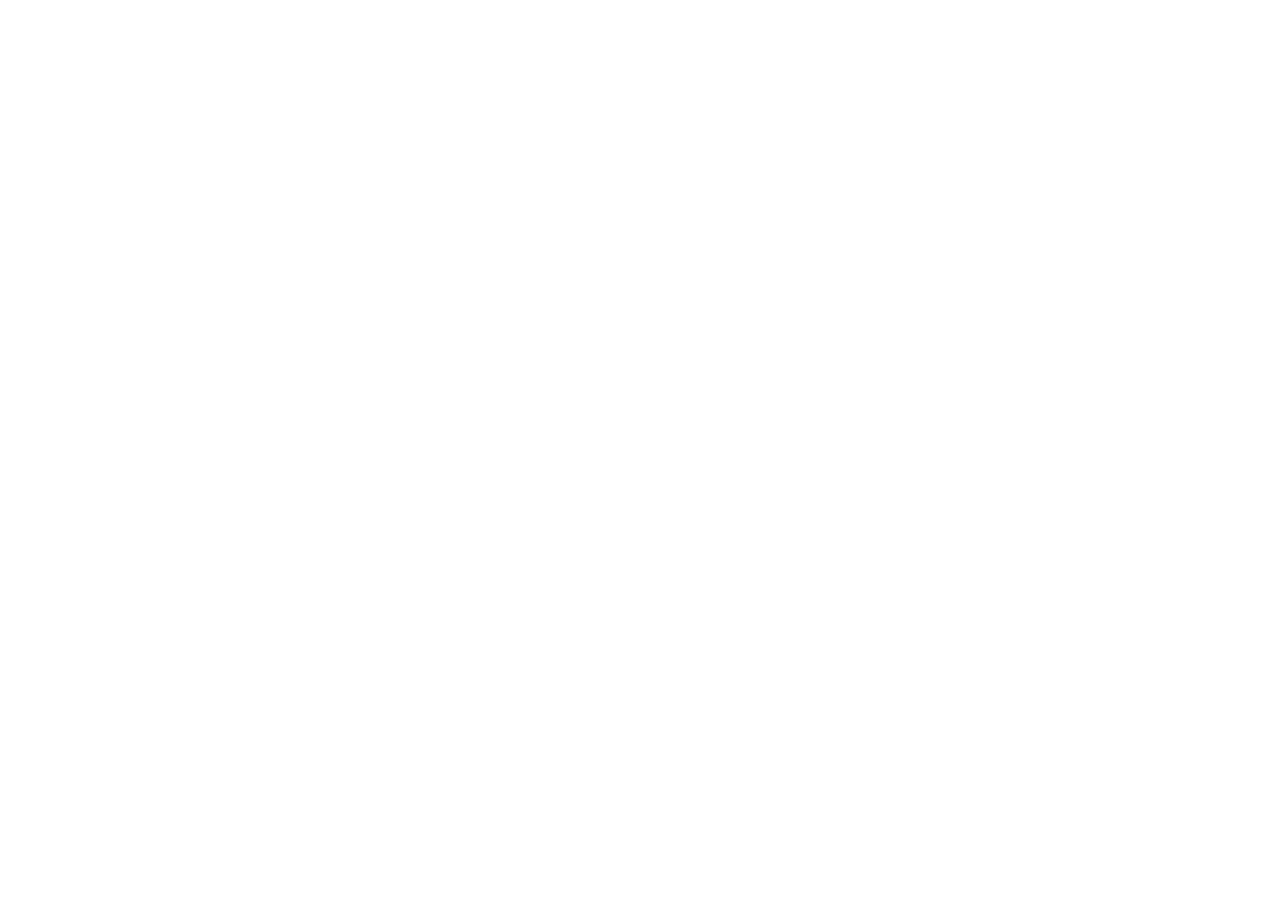
==== about-us.html @ 84cbc010 "mengubah logo semanak" ====
<!doctype html>
<html lang="en">

<head>
	<!-- Required meta tags -->
	<meta charset="utf-8">
	<meta name="viewport" content="width=device-width, initial-scale=1, shrink-to-fit=no">
	<link rel="icon" href="img/favicon.png" type="image/png">
	<title>About Us</title>
	<!-- Bootstrap CSS -->
	<link rel="stylesheet" href="css/bootstrap.css">
	<link rel="stylesheet" href="vendors/linericon/style.css">
	<link rel="stylesheet" href="css/font-awesome.min.css">
	<link rel="stylesheet" href="vendors/owl-carousel/owl.carousel.min.css">
	<link rel="stylesheet" href="vendors/lightbox/simpleLightbox.css">
	<link rel="stylesheet" href="vendors/nice-select/css/nice-select.css">
	<link rel="stylesheet" href="vendors/animate-css/animate.css">
	<!-- main css -->
	<link rel="stylesheet" href="css/style.css">
	<link rel="stylesheet" href="css/responsive.css">
</head>

<body>

	<!--================Header Menu Area =================-->
	<header class="header_area home_menu">
		<div class="main_menu">
			<nav class="navbar navbar-expand-lg navbar-light">
				<div class="container">
					<!-- Brand and toggle get grouped for better mobile display -->
					<a class="navbar-brand logo_h" href="index.html">
						<img src="img/logo-1.png" alt="">
					</a>
					<button class="navbar-toggler" type="button" data-toggle="collapse" data-target="#navbarSupportedContent" aria-controls="navbarSupportedContent"
					 aria-expanded="false" aria-label="Toggle navigation">
						<span class="icon-bar"></span>
						<span class="icon-bar"></span>
						<span class="icon-bar"></span>
					</button>
					<!-- Collect the nav links, forms, and other content for toggling -->
					<div class="collapse navbar-collapse offset" id="navbarSupportedContent">
						<ul class="nav navbar-nav menu_nav ml-auto">
							<li class="nav-item active">
								<a class="nav-link" href="index.html">Home</a>
							</li>
							<li class="nav-item">
								<a class="nav-link" href="about-us.html">About</a>
							</li>
							<li class="nav-item">
								<a class="nav-link" href="menu.html">Menu</a>
							</li>
							<li class="nav-item">
								<a class="nav-link" href="book-table.html">Book a table</a>
							</li>
							<li class="nav-item">
								<a class="nav-link" href="gallery.html">Gallery</a>
							</li>
							<li class="nav-item">
								<a class="nav-link" href="contact.html">Contact</a>
							</li>
						</ul>
					</div>
				</div>
			</nav>
	<!--================Header Menu Area =================-->

	<!--================ Banner Area =================-->
	<section class="banner_area">
		<div class="banner_inner d-flex align-items-center">
			<div class="container">
				<div class="banner_content text-center">
					<h1>About Us</h1>
					<div class="page_link">
						<a href="index.html">Home</a>
						<a href="about-us.html">About Us</a>
					</div>
				</div>
			</div>
			<div class="shape shape1"></div>
			<div class="shape shape2"></div>
			<div class="shape shape3"></div>
			<div class="shape shape4"></div>
			<div class="shape shape5"></div>
			<div class="shape shape6"></div>
			<div class="shape shape7"></div>
		</div>
	</section>
	<!--================End Banner Area =================-->

	<!--================Story Area =================-->
	<section class="about_story_area section_gap">
		<div class="container">
			<div class="row story_inner">
				<div class="col-lg-6">
					<div class="story_text">
						<h2>About Our Story</h2>
						<hr>
						<p>Who are in extremely love with eco friendly system. Lorem ipsum dolor sit amet, consectetur adipisicing elit, sed
							do eiusmod tempor incididunt ut labore et dolore magna aliqua. Ut enim ad minim veniam, quis nostrud exercitation
							ullamco laboris nisi ut aliquip ex ea commodo consequat.</p>
						<p>Ut enim ad minim veniam, quis nostrud exercitation ullamco laboris nisi aliquip consequat.</p>
						<a class="main_btn" href="#">View Full Menu</a>
					</div>
				</div>
				<div class="col-lg-6">
					<div class="story_img">
						<img class="img-fluid" src="img/story/story-1.jpg" alt="">
					</div>
				</div>
			</div>
		</div>
	</section>
	<!--================End Story Area =================-->

	<!--================Member Area =================-->
	<section class="testimonials_area section_gap">
		<div class="container">
			<div class="testi_slider owl-carousel">
				<div class="item">
					<div class="row">
						<div class="col-lg-4">
							<img src="img/testimonials/testi-1.jpg" alt="">
						</div>
						<div class="col-lg-8">
							<div class="testi_text">
								<h4>Filipino Gomez</h4>
								<h5>Web Developer, Google</h5>
								<p>“Who are in extremely love with eco friendly system. Lorem ipsum dolor sit amet, consectetur adipisicing elit,
									sed do eiusmod tempor incididunt ut labore et dolore magna aliqua. Ut enim ad minim veniam, quis nostrud exercitation
									ullamco laboris nisi ut aliquip ex ea commodo consequat.”</p>
							</div>
						</div>
					</div>
				</div>
				<div class="item">
					<div class="row">
						<div class="col-lg-4">
							<img src="img/testimonials/testi-1.jpg" alt="">
						</div>
						<div class="col-lg-8">
							<div class="testi_text">
								<h4>Filipino Gomez</h4>
								<h5>Web Developer, Google</h5>
								<p>“Who are in extremely love with eco friendly system. Lorem ipsum dolor sit amet, consectetur adipisicing elit,
									sed do eiusmod tempor incididunt ut labore et dolore magna aliqua. Ut enim ad minim veniam, quis nostrud exercitation
									ullamco laboris nisi ut aliquip ex ea commodo consequat.”</p>
							</div>
						</div>
					</div>
				</div>
				<div class="item">
					<div class="row">
						<div class="col-lg-4">
							<img src="img/testimonials/testi-1.jpg" alt="">
						</div>
						<div class="col-lg-8">
							<div class="testi_text">
								<h4>Filipino Gomez</h4>
								<h5>Web Developer, Google</h5>
								<p>“Who are in extremely love with eco friendly system. Lorem ipsum dolor sit amet, consectetur adipisicing elit,
									sed do eiusmod tempor incididunt ut labore et dolore magna aliqua. Ut enim ad minim veniam, quis nostrud exercitation
									ullamco laboris nisi ut aliquip ex ea commodo consequat.”</p>
							</div>
						</div>
					</div>
				</div>
			</div>
		</div>
	</section>
	<!--================End Member Area =================-->

	<!--================ start footer Area  =================-->
	<footer class="footer-area p_120">
		<div class="container">
			<div class="row">
				<div class="col-lg-2  col-md-6 col-sm-6">
					<div class="single-footer-widget tp_widgets">
						<h6 class="footer_title">Quick Links</h6>
						<ul class="list">
							<li>
								<a href="#">Jobs</a>
							</li>
							<li>
								<a href="#">Brand Assets</a>
							</li>
							<li>
								<a href="#">Investor Relations</a>
							</li>
							<li>
								<a href="#">Terms of Service</a>
							</li>
						</ul>
					</div>
				</div>
				<div class="col-lg-4 col-md-6 col-sm-6">
					<aside class="f_widget news_widget">
						<div class="f_title">
							<h3 class="footer_title">Newsletter</h3>
						</div>
						<p>Stay updated with our latest trends</p>
						<div id="mc_embed_signup">
							<form target="_blank" action="https://spondonit.us12.list-manage.com/subscribe/post?u=1462626880ade1ac87bd9c93a&amp;id=92a4423d01"
							 method="get" class="subscribe_form relative">
								<div class="input-group d-flex flex-row">
									<input name="EMAIL" placeholder="Enter email address" onfocus="this.placeholder = ''" onblur="this.placeholder = 'Email Address '"
									 required="" type="email">
									<button class="btn sub-btn">
										<span class="lnr lnr-arrow-right"></span>
									</button>
								</div>
								<div class="mt-10 info"></div>
							</form>
						</div>
					</aside>
				</div>
			</div>
			<div class="row footer-bottom d-flex justify-content-between align-items-center">
				<p class="col-lg-8 col-md-8 footer-text m-0">
Copyright &copy;<script>document.write(new Date().getFullYear());</script> All rights reserved by <a href="" target="_blank">Maulana</a>
				</p>
				<div class="col-lg-4 col-md-4 footer-social">
					<a href="#">
						<i class="fa fa-instagram"></i>
					</a>
					<a href="#">
						<i class="fa fa-twitter"></i>
					</a>
				</div>
			</div>
		</div>
	</footer>
	<!--================ End footer Area  =================-->




	<!-- Optional JavaScript -->
	<!-- jQuery first, then Popper.js, then Bootstrap JS -->
	<script src="js/jquery-3.2.1.min.js"></script>
	<script src="js/popper.js"></script>
	<script src="js/bootstrap.min.js"></script>
	<script src="js/stellar.js"></script>
	<script src="vendors/lightbox/simpleLightbox.min.js"></script>
	<script src="vendors/nice-select/js/jquery.nice-select.min.js"></script>
	<script src="vendors/isotope/imagesloaded.pkgd.min.js"></script>
	<script src="vendors/isotope/isotope-min.js"></script>
	<script src="vendors/owl-carousel/owl.carousel.min.js"></script>
	<script src="js/jquery.ajaxchimp.min.js"></script>
	<script src="vendors/counter-up/jquery.waypoints.min.js"></script>
	<script src="vendors/counter-up/jquery.counterup.js"></script>
	<script src="js/mail-script.js"></script>
	<script src="vendors/popup/jquery.magnific-popup.min.js"></script>
	<script src="vendors/scroll/jquery.mCustomScrollbar.js"></script>
	<script src="vendors/swiper/js/swiper.min.js"></script>
	<script src="js/theme.js"></script>
</body>

</html>
---- css/style.css ----
/*----------------------------------------------------
@File: Default Styles
@Author: Rocky Ahmed
@URL: http://wethemez.com
Author E-mail: rockybd1995@gmail.com

This file contains the styling for the actual theme, this
is the file you need to edit to change the look of the
theme.
---------------------------------------------------- */
/*=====================================================================
@Template Name: HostHub Construction 
@Author: Rocky Ahmed
@Developed By: Rocky Ahmed
@Developer URL: http://rocky.wethemez.com
Author E-mail: rockybd1995@gmail.com

@Default Styles

Table of Content:
01/ Variables
02/ predefin
03/ header
04/ button
05/ banner
06/ breadcrumb
07/ about
08/ team
09/ project 
10/ price 
11/ team 
12/ blog 
13/ video  
14/ features  
15/ career  
16/ contact 
17/ footer

=====================================================================*/
/*----------------------------------------------------*/
/*font Variables*/
/*Color Variables*/
/*=================== fonts ====================*/
@import url("https://fonts.googleapis.com/css?family=Oswald:300, 500, 700");
@import url("https://fonts.googleapis.com/css?family=Roboto:300,400,500,700,900");
/*---------------------------------------------------- */
/*----------------------------------------------------*/
.list {
  list-style: none;
  margin: 0px;
  padding: 0px; }

a {
  text-decoration: none;
  transition: all 0.3s ease-in-out; }
  a:hover, a:focus {
    text-decoration: none;
    outline: none; }

.row.m0 {
  margin: 0px; }

body {
  line-height: 27px;
  font-size: 16px;
  font-family: "Roboto", sans-serif;
  font-weight: normal;
  color: #777777; }

h1,
h2,
h3,
h4,
h5,
h6 {
  font-family: "Oswald", serif;
  font-weight: 700;
  color: #222222; }

button:focus {
  outline: none;
  box-shadow: none; }

.p_120 {
  padding-top: 120px;
  padding-bottom: 120px; }

.pad_top {
  padding-top: 120px; }

.section_gap {
  padding: 120px 0; }
  @media (max-width: 992px) {
    .section_gap {
      padding: 70px 0; } }
  @media (max-width: 992px) {
    .section_gap {
      padding: 50px 0; } }

.pad_btm {
  padding-bottom: 120px; }

.mt-25 {
  margin-top: 25px; }

.p0 {
  padding-left: 0px;
  padding-right: 0px; }

.overlay, .single-gallery .content {
  position: absolute;
  top: 0px;
  bottom: 0px;
  left: 0px;
  right: 0px; }

.owl-dots {
  text-align: -webkit-center;
  text-align: center; }
  @media (max-width: 992px) {
    .owl-dots {
      display: none; } }
  .owl-dots .owl-dot {
    width: 14px;
    height: 14px;
    background: #eeeeee;
    display: inline-block;
    margin-right: 10px; }
    .owl-dots .owl-dot:last-child {
      margin-right: 0; }
    .owl-dots .owl-dot.active {
      background: #f42f2c; }

@media (min-width: 1200px) {
  .container {
    max-width: 1170px; } }

@media (min-width: 1620px) {
  .box_1620 {
    max-width: 1650px;
    margin: auto; } }
@media (min-width: 1200px) {
  .header_area.home_menu {
    display: none; }
    .header_area.home_menu + section, .header_area.home_menu + row, .header_area.home_menu + div {
      margin-top: 0px; } }
/* Main Title Area css
============================================================================================ */
.main_title {
  text-align: center;
  margin-bottom: 120px; }
  @media (max-width: 991px) {
    .main_title {
      margin-bottom: 40px; } }
  @media (max-width: 480px) {
    .main_title {
      margin-bottom: 30px; } }
  .main_title .round-planet {
    width: 180px;
    height: 180px;
    border-radius: 50%;
    position: absolute;
    top: 50%;
    left: 50%;
    -webkit-transform: translate(-50%, -50%);
    -ms-transform: translate(-50%, -50%);
    transform: translate(-50%, -50%);
    z-index: 0;
    border: 3px solid #f9f9ff; }
    @media (max-width: 991px) {
      .main_title .round-planet {
        display: none; } }
    .main_title .round-planet.gray-border {
      border: 3px solid rgba(234, 234, 234, 0.52); }
  .main_title .round-planet.planet2 {
    width: 100px;
    height: 100px; }
  .main_title .round-planet .shape.shape1 {
    margin-top: -15px;
    margin-left: -15px;
    width: 100px;
    height: 100px;
    background: url(../img/banner/shape4.png) no-repeat;
    left: 12px;
    top: 12px;
    -webkit-animation: spin1 15s linear infinite;
    -moz-animation: spin1 15s linear infinite;
    -o-animation: spin1 15s linear infinite;
    animation: spin1 15s linear infinite; }
  .main_title .round-planet .shape.shape2 {
    margin-top: -15px;
    margin-left: -15px;
    width: 80px;
    height: 80px;
    background: url(../img/banner/shape3.png) no-repeat;
    left: 24px;
    bottom: 8px;
    -webkit-animation: spin2 10s linear infinite;
    -moz-animation: spin2 10s linear infinite;
    -o-animation: spin2 10s linear infinite;
    animation: spin2 10s linear infinite; }
@-webkit-keyframes spin1 {
  0% {
    -moz-transform: rotate(0deg) translateY(-12px);
    -o-transform: rotate(0deg) translateY(-12px);
    -ms-transform: rotate(0deg) translateY(-12px);
    -webkit-transform: rotate(0deg) translateY(-12px);
    transform: rotate(0deg) translateY(-12px); }
  100% {
    -moz-transform: rotate(360deg) translateY(-12px);
    -o-transform: rotate(360deg) translateY(-12px);
    -ms-transform: rotate(360deg) translateY(-12px);
    -webkit-transform: rotate(360deg) translateY(-12px);
    transform: rotate(360deg) translateY(-12px); } }
@-moz-keyframes spin1 {
  0% {
    -moz-transform: rotate(0deg) translateY(-12px);
    -o-transform: rotate(0deg) translateY(-12px);
    -ms-transform: rotate(0deg) translateY(-12px);
    -webkit-transform: rotate(0deg) translateY(-12px);
    transform: rotate(0deg) translateY(-12px); }
  100% {
    -moz-transform: rotate(360deg) translateY(-12px);
    -o-transform: rotate(360deg) translateY(-12px);
    -ms-transform: rotate(360deg) translateY(-12px);
    -webkit-transform: rotate(360deg) translateY(-12px);
    transform: rotate(360deg) translateY(-12px); } }
@-o-keyframes spin1 {
  0% {
    -moz-transform: rotate(0deg) translateY(-12px);
    -o-transform: rotate(0deg) translateY(-12px);
    -ms-transform: rotate(0deg) translateY(-12px);
    -webkit-transform: rotate(0deg) translateY(-12px);
    transform: rotate(0deg) translateY(-12px); }
  100% {
    -moz-transform: rotate(360deg) translateY(-12px);
    -o-transform: rotate(360deg) translateY(-12px);
    -ms-transform: rotate(360deg) translateY(-12px);
    -webkit-transform: rotate(360deg) translateY(-12px);
    transform: rotate(360deg) translateY(-12px); } }
@keyframes spin1 {
  0% {
    -moz-transform: rotate(0deg) translateY(-12px);
    -o-transform: rotate(0deg) translateY(-12px);
    -ms-transform: rotate(0deg) translateY(-12px);
    -webkit-transform: rotate(0deg) translateY(-12px);
    transform: rotate(0deg) translateY(-12px); }
  100% {
    -moz-transform: rotate(360deg) translateY(-12px);
    -o-transform: rotate(360deg) translateY(-12px);
    -ms-transform: rotate(360deg) translateY(-12px);
    -webkit-transform: rotate(360deg) translateY(-12px);
    transform: rotate(360deg) translateY(-12px); } }
@-webkit-keyframes spin2 {
  0% {
    -moz-transform: rotate(0deg) translateY(-70px);
    -o-transform: rotate(0deg) translateY(-70px);
    -ms-transform: rotate(0deg) translateY(-70px);
    -webkit-transform: rotate(0deg) translateY(-70px);
    transform: rotate(0deg) translateY(-70px); }
  100% {
    -moz-transform: rotate(360deg) translateY(-70px);
    -o-transform: rotate(360deg) translateY(-70px);
    -ms-transform: rotate(360deg) translateY(-70px);
    -webkit-transform: rotate(360deg) translateY(-70px);
    transform: rotate(360deg) translateY(-70px); } }
@-moz-keyframes spin2 {
  0% {
    -moz-transform: rotate(0deg) translateY(-70px);
    -o-transform: rotate(0deg) translateY(-70px);
    -ms-transform: rotate(0deg) translateY(-70px);
    -webkit-transform: rotate(0deg) translateY(-70px);
    transform: rotate(0deg) translateY(-70px); }
  100% {
    -moz-transform: rotate(360deg) translateY(-70px);
    -o-transform: rotate(360deg) translateY(-70px);
    -ms-transform: rotate(360deg) translateY(-70px);
    -webkit-transform: rotate(360deg) translateY(-70px);
    transform: rotate(360deg) translateY(-70px); } }
@-o-keyframes spin2 {
  0% {
    -moz-transform: rotate(0deg) translateY(-70px);
    -o-transform: rotate(0deg) translateY(-70px);
    -ms-transform: rotate(0deg) translateY(-70px);
    -webkit-transform: rotate(0deg) translateY(-70px);
    transform: rotate(0deg) translateY(-70px); }
  100% {
    -moz-transform: rotate(360deg) translateY(-70px);
    -o-transform: rotate(360deg) translateY(-70px);
    -ms-transform: rotate(360deg) translateY(-70px);
    -webkit-transform: rotate(360deg) translateY(-70px);
    transform: rotate(360deg) translateY(-70px); } }
@keyframes spin2 {
  0% {
    -moz-transform: rotate(0deg) translateY(-70px);
    -o-transform: rotate(0deg) translateY(-70px);
    -ms-transform: rotate(0deg) translateY(-70px);
    -webkit-transform: rotate(0deg) translateY(-70px);
    transform: rotate(0deg) translateY(-70px); }
  100% {
    -moz-transform: rotate(360deg) translateY(-70px);
    -o-transform: rotate(360deg) translateY(-70px);
    -ms-transform: rotate(360deg) translateY(-70px);
    -webkit-transform: rotate(360deg) translateY(-70px);
    transform: rotate(360deg) translateY(-70px); } }
  .main_title .round-planet .shape {
    border-radius: 50%;
    left: 50%;
    position: absolute; }
  .main_title h1 {
    position: relative;
    z-index: 10;
    font-size: 48px;
    color: #222222;
    font-weight: 300;
    margin-bottom: 12px;
    text-transform: capitalize; }
    @media (max-width: 991px) {
      .main_title h1 {
        font-size: 36px; } }
  .main_title hr {
    margin: 0px auto;
    max-width: 150px;
    height: 2px;
    background: #f42f2c;
    display: none; }
    @media (max-width: 992px) {
      .main_title hr {
        display: block; } }
  .main_title.white h1 {
    color: #fff; }

/* End Main Title Area css
============================================================================================ */
/*---------------------------------------------------- */
/*----------------------------------------------------*/
.header_area {
  position: absolute;
  width: 100%;
  top: 0;
  left: 0;
  z-index: 99;
  transition: background 0.4s, all 0.3s linear; }
  .header_area .navbar {
    background: transparent;
    padding: 0px;
    border: 0px;
    border-radius: 0px; }
    .header_area .navbar .logo-1 {
      display: inline-block; }
    .header_area .navbar .logo-2 {
      display: none; }
    .header_area .navbar .nav .nav-item {
      margin-right: 45px; }
      .header_area .navbar .nav .nav-item .nav-link {
        font: 500 13px/100px "Roboto", sans-serif;
        text-transform: uppercase;
        color: #222222;
        padding: 0px;
        display: inline-block; }
        .header_area .navbar .nav .nav-item .nav-link:after {
          display: none; }
      .header_area .navbar .nav .nav-item:hover .nav-link, .header_area .navbar .nav .nav-item.active .nav-link {
        color: #f42f2c !important; }
      .header_area .navbar .nav .nav-item.submenu {
        position: relative; }
        .header_area .navbar .nav .nav-item.submenu ul {
          border: none;
          padding: 0px;
          border-radius: 0px;
          box-shadow: none;
          margin: 0px;
          background: #fff;
          box-shadow: 0px 3px 16px 0px rgba(208, 128, 37, 0.1); }
          @media (min-width: 992px) {
            .header_area .navbar .nav .nav-item.submenu ul {
              position: absolute;
              top: 120%;
              left: 0px;
              min-width: 200px;
              text-align: left;
              opacity: 0;
              transition: all 300ms ease-in;
              visibility: hidden;
              display: block;
              border: none;
              padding: 0px;
              border-radius: 0px; } }
          .header_area .navbar .nav .nav-item.submenu ul:before {
            content: "";
            width: 0;
            height: 0;
            border-style: solid;
            border-width: 10px 10px 0 10px;
            border-color: #eeeeee transparent transparent transparent;
            position: absolute;
            right: 24px;
            top: 45px;
            z-index: 3;
            opacity: 0;
            transition: all 400ms linear; }
          .header_area .navbar .nav .nav-item.submenu ul .nav-item {
            display: block;
            float: none;
            margin-right: 0px;
            border-bottom: 1px solid #ededed;
            margin-left: 0px;
            transition: all 0.4s linear; }
            .header_area .navbar .nav .nav-item.submenu ul .nav-item .nav-link {
              line-height: 45px;
              color: #222222 !important;
              padding: 0px 30px;
              transition: all 150ms linear;
              display: block;
              margin-right: 0px; }
            .header_area .navbar .nav .nav-item.submenu ul .nav-item:last-child {
              border-bottom: none; }
            .header_area .navbar .nav .nav-item.submenu ul .nav-item:hover .nav-link {
              background: #f42f2c;
              color: #fff !important; }
        @media (min-width: 992px) {
          .header_area .navbar .nav .nav-item.submenu:hover ul {
            visibility: visible;
            opacity: 1;
            top: 100%; } }
        .header_area .navbar .nav .nav-item.submenu:hover ul .nav-item {
          margin-top: 0px; }
      .header_area .navbar .nav .nav-item:last-child {
        margin-right: 0px; }
    .header_area .navbar .search {
      font-size: 12px;
      line-height: 60px;
      display: inline-block;
      color: #222222;
      margin-left: 220px; }
      .header_area .navbar .search i {
        font-weight: 600; }
  .header_area + section, .header_area + row, .header_area + div {
    margin-top: 0px; }
  .header_area.navbar_fixed .main_menu {
    position: fixed;
    width: 100%;
    top: -70px;
    left: 0;
    right: 0;
    background: #8c603d;
    transform: translateY(70px);
    transition: transform 500ms ease, background 500ms ease;
    -webkit-transition: transform 500ms ease, background 500ms ease;
    box-shadow: 0px 3px 16px 0px rgba(0, 0, 0, 0.1); }
    .header_area.navbar_fixed .main_menu .navbar .logo-1 {
      display: none; }
    .header_area.navbar_fixed .main_menu .navbar .logo-2 {
      display: inline-block; }
    .header_area.navbar_fixed .main_menu .navbar .nav .nav-item .nav-link {
      line-height: 80px;
      color: #ffffff; }

.top_menu {
  background: #ec9d5f; }
  .top_menu .float-left a {
    line-height: 40px;
    display: inline-block;
    color: #fff;
    font-family: "Roboto", sans-serif;
    text-transform: uppercase;
    font-size: 12px;
    margin-right: 50px;
    transition: all 300ms linear 0s; }
    .top_menu .float-left a:last-child {
      margin-right: 0px; }
    .top_menu .float-left a:hover {
      color: #f42f2c; }
  .top_menu .float-right .pur_btn {
    background: #f42f2c;
    color: #fff;
    font-family: "Roboto", sans-serif;
    line-height: 40px;
    display: block;
    padding: 0px 40px;
    font-weight: 500;
    font-size: 12px; }

/* Home Banner Area css
============================================================================================ */
.open .side_menu {
  right: 0px; }
@media (max-width: 1440px) {
  .open .canvus_menu .toggle_icon {
    right: 260px; } }
.open .canvus_menu .toggle_icon span {
  background: transparent !important; }
  .open .canvus_menu .toggle_icon span:before {
    transform: rotate(45deg);
    top: 0px;
    transition: top .3s 0s, transform .3s .3s; }
  .open .canvus_menu .toggle_icon span:after {
    transform: rotate(-45deg);
    bottom: 0px;
    transition: bottom .3s 0s, transform .3s .3s; }

.canvus_menu {
  overflow: hidden;
  position: absolute;
  left: 0px;
  top: 0px;
  z-index: 10;
  width: 100%;
  padding-top: 30px;
  padding-bottom: 30px; }
  .canvus_menu .toggle_icon {
    cursor: pointer;
    position: relative;
    height: 20px;
    width: 30px;
    top: 13px; }
    .canvus_menu .toggle_icon span {
      height: 2px;
      width: 30px;
      display: block;
      background: #222222;
      cursor: pointer;
      transition: background .3s linear;
      position: absolute;
      left: 0px;
      top: 50%; }
      .canvus_menu .toggle_icon span:before {
        content: "";
        height: 2px;
        width: 30px;
        display: block;
        background: #222222;
        left: 0px;
        top: -10px;
        position: absolute;
        transition: top .3s .3s, -webkit-transform .3s 0s; }
      .canvus_menu .toggle_icon span:after {
        content: "";
        height: 2px;
        width: 30px;
        display: block;
        background: #222222;
        left: 0px;
        bottom: -10px;
        position: absolute;
        transition: bottom .2s .3s, -webkit-transform .3s 0s; }
    .canvus_menu .toggle_icon.blog span {
      background: #ffffff; }
      .canvus_menu .toggle_icon.blog span:after, .canvus_menu .toggle_icon.blog span:before {
        background: #ffffff; }

.side_menu {
  position: fixed;
  right: -300px;
  top: 0px;
  height: 100%;
  background: #f9f9ff;
  width: 100%;
  max-width: 300px;
  text-align: center;
  padding-left: 20px;
  z-index: 20;
  padding-right: 20px;
  transition: all 300ms ease; }
  .side_menu .logo {
    padding-top: 45px;
    display: block;
    padding-bottom: 45px; }
  .side_menu .input-group {
    display: block;
    position: relative; }
    .side_menu .input-group input {
      width: 100%;
      border: none;
      border-radius: 0px;
      height: 40px;
      padding: 0px 28px 0px 15px;
      background: #f42f2c;
      line-height: 40px;
      font-size: 12px;
      color: #fff;
      font-family: "Roboto", sans-serif;
      outline: none;
      box-shadow: none; }
      .side_menu .input-group input.placeholder {
        font-size: 12px;
        color: #fff;
        font-family: "Roboto", sans-serif; }
      .side_menu .input-group input:-moz-placeholder {
        font-size: 12px;
        color: #fff;
        font-family: "Roboto", sans-serif; }
      .side_menu .input-group input::-moz-placeholder {
        font-size: 12px;
        color: #fff;
        font-family: "Roboto", sans-serif; }
      .side_menu .input-group input::-webkit-input-placeholder {
        font-size: 12px;
        color: #fff;
        font-family: "Roboto", sans-serif; }
    .side_menu .input-group .input-group-append {
      position: absolute;
      right: 10px;
      top: 47%;
      transform: translateY(-50%);
      z-index: 4; }
      .side_menu .input-group .input-group-append .btn-outline-secondary {
        border: none;
        border-radius: 0px;
        color: #fff;
        padding: 0px; }
  .side_menu .menu_right {
    margin-top: 120px;
    max-height: 420px; }
    @media (max-width: 1440px) {
      .side_menu .menu_right {
        margin-top: 20px; } }
    .side_menu .menu_right li {
      margin-bottom: 25px; }
      @media (max-width: 1440px) {
        .side_menu .menu_right li {
          margin-bottom: 15px; } }
      .side_menu .menu_right li:last-child {
        margin-bottom: 0px; }
      .side_menu .menu_right li a {
        font-size: 12px;
        font-family: "Roboto", sans-serif;
        font-weight: bold;
        color: #222222;
        text-transform: uppercase; }
      .side_menu .menu_right li ul {
        display: none; }
        .side_menu .menu_right li ul li a {
          color: #222222; }
        .side_menu .menu_right li ul li:first-child {
          margin-top: 30px; }
        .side_menu .menu_right li ul li:hover a {
          color: #222222; }
  .side_menu .social {
    position: absolute;
    bottom: 6%;
    left: 0px;
    width: 100%;
    text-align: center; }
    .side_menu .social li {
      display: inline-block;
      margin-right: 15px;
      transition: all 0.3s ease 300ms linear 0s; }
      .side_menu .social li:last-child {
        margin-right: 0px; }
      .side_menu .social li a {
        font-size: 16px;
        color: #777777;
        background: #ffffff;
        border-radius: 3px;
        line-height: 30px;
        width: 30px;
        display: inline-block;
        text-align: center;
        border: 1px solid #dddddd; }
      .side_menu .social li:hover a {
        color: #fff;
        background: #f42f2c; }

/* Home Banner Area css
============================================================================================ */
.mCSB_inside > .mCSB_container {
  margin-right: 0px; }

/*---------------------------------------------------- */
/*----------------------------------------------------*/
/* Home Banner Area css
============================================================================================ */
.home_banner {
  position: relative; }
  @media (max-width: 991px) {
    .home_banner {
      height: auto; } }
  .home_banner .full_height {
    min-height: 100vh; }
  .home_banner .banner_left {
    background: #f9f9ff;
    height: 100vh;
    padding: 0 16%; }
    @media (max-width: 480px) {
      .home_banner .banner_left {
        padding-top: 150px; } }
    .home_banner .banner_left h1 {
      font-size: 60px;
      margin-bottom: 25px;
      text-transform: capitalize;
      font-weight: 300; }
      @media (max-width: 480px) {
        .home_banner .banner_left h1 {
          font-size: 36px; } }
    .home_banner .banner_left p {
      max-width: 510px;
      font-weight: 400; }
    .home_banner .banner_left .main_btn {
      margin-top: 40px;
      max-width: 220px; }
  .home_banner .banner_right .round-planet.planet {
    top: 0; }
  .home_banner .banner_right .round-planet {
    width: 540px;
    height: 540px;
    border-radius: 50%;
    position: absolute;
    top: 50%;
    left: 0;
    -webkit-transform: translate(-50%, -50%);
    -ms-transform: translate(-50%, -50%);
    transform: translate(-50%, -50%);
    z-index: 0;
    border: 3px solid #f9f9ff; }
    @media (max-width: 991px) {
      .home_banner .banner_right .round-planet {
        display: none; } }
  .home_banner .banner_right .round-planet.planet2 {
    width: 430px;
    height: 430px;
    left: 50%; }
  .home_banner .banner_right .round-planet.planet3 {
    width: 320px;
    height: 320px;
    left: 50%; }
  .home_banner .banner_right .round-planet .shape.shape1 {
    margin-top: -15px;
    margin-left: -15px;
    width: 100px;
    height: 100px;
    background: url(../img/banner/shape1.png) no-repeat;
    left: 75%;
    top: -30%;
    -webkit-animation: glow 1s infinite alternate;
    -moz-animation: glow 1s infinite alternate;
    -o-animation: glow 1s infinite alternate;
    animation: glow 1s infinite alternate; }
  .home_banner .banner_right .round-planet .shape.shape2 {
    margin-top: -15px;
    margin-left: -15px;
    width: 80px;
    height: 80px;
    background: url(../img/banner/shape2.png) no-repeat;
    left: 94%;
    bottom: -11%;
    -webkit-animation: glow 1s infinite alternate;
    -moz-animation: glow 1s infinite alternate;
    -o-animation: glow 1s infinite alternate;
    animation: glow 1s infinite alternate; }
  .home_banner .banner_right .round-planet .shape.shape3 {
    margin-top: -15px;
    margin-left: -15px;
    width: 104px;
    height: 80px;
    background: url(../img/banner/shape3.png) no-repeat;
    left: 127%;
    top: 49%;
    -webkit-animation: glow 1s infinite alternate 3s;
    -moz-animation: glow 1s infinite alternate 3s;
    -o-animation: glow 1s infinite alternate 3s;
    animation: glow 1s infinite alternate 3s; }
  .home_banner .banner_right .round-planet .shape.shape4 {
    margin-top: -15px;
    margin-left: -15px;
    width: 92px;
    height: 70px;
    background: url(../img/banner/shape4.png) no-repeat;
    left: 92%;
    top: 36%;
    -webkit-animation: glow 1s infinite alternate 2s;
    -moz-animation: glow 1s infinite alternate 2s;
    -o-animation: glow 1s infinite alternate 2s;
    animation: glow 1s infinite alternate 2s; }
  .home_banner .banner_right .round-planet .shape.shape5 {
    margin-top: -15px;
    margin-left: -15px;
    width: 88px;
    height: 86px;
    background: url(../img/banner/shape5.png) no-repeat;
    left: 95%;
    top: 2%;
    -webkit-animation: glow 1s infinite alternate 1s;
    -moz-animation: glow 1s infinite alternate 1s;
    -o-animation: glow 1s infinite alternate 1s;
    animation: glow 1s infinite alternate 1s; }
  .home_banner .banner_right .round-planet .shape.shape6 {
    margin-top: -15px;
    margin-left: -15px;
    width: 100px;
    height: 100px;
    background: url(../img/banner/shape6.png) no-repeat;
    left: 52%;
    bottom: -58%;
    -webkit-animation: glow 1s infinite alternate;
    -moz-animation: glow 1s infinite alternate;
    -o-animation: glow 1s infinite alternate;
    animation: glow 1s infinite alternate; }
  .home_banner .banner_right .round-planet .shape {
    border-radius: 50%;
    left: 50%;
    position: absolute; }
@-webkit-keyframes glow {
  0% {
    opacity: .1; }
  50% {
    opacity: .5; }
  1000% {
    opacity: .1; } }
@-moz-keyframes glow {
  0% {
    opacity: .1; }
  50% {
    opacity: .5; }
  1000% {
    opacity: .1; } }
@-o-keyframes glow {
  0% {
    opacity: .1; }
  50% {
    opacity: .5; }
  1000% {
    opacity: .1; } }
@keyframes glow {
  0% {
    opacity: .1; }
  50% {
    opacity: .5; }
  1000% {
    opacity: .1; } }
  .home_banner .face-img {
    position: absolute;
    width: 17%;
    left: 50%;
    top: 50%;
    -moz-transform: translate(-50%, -50%);
    -o-transform: translate(-50%, -50%);
    -ms-transform: translate(-50%, -50%);
    -webkit-transform: translate(-50%, -50%);
    transform: translate(-50%, -50%); }
    @media (max-width: 991px) {
      .home_banner .face-img {
        display: none; } }

/* Home Slider Area css
============================================================================================ */
.home_slider .swiper-slide {
  position: relative; }
  .home_slider .swiper-slide .slider_text {
    position: absolute;
    left: 50%;
    top: 50%;
    transform: translateX(-50%) translateY(-50%);
    z-index: 5;
    opacity: 0;
    transition: all 4s ease;
    text-align: center; }
    .home_slider .swiper-slide .slider_text h1 {
      text-transform: capitalize;
      color: #ffffff;
      font-size: 80px;
      font-weight: 300;
      margin-bottom: 30px; }
    .home_slider .swiper-slide .slider_text p {
      color: #ffffff;
      max-width: 516px;
      margin: 0 auto;
      font-size: 14px;
      margin-bottom: 50px; }
  .home_slider .swiper-slide.swiper-slide-active .slider_text {
    opacity: 1; }

/* End Home Banner Area css
============================================================================================ */
.blog_banner {
  min-height: 660px;
  position: relative;
  z-index: 1;
  overflow: hidden;
  margin-bottom: 0px; }
  .blog_banner .banner_inner {
    background: #04091e;
    position: relative;
    overflow: hidden;
    width: 100%;
    min-height: 660px;
    z-index: 1; }
    .blog_banner .banner_inner .overlay, .blog_banner .banner_inner .single-gallery .content, .single-gallery .blog_banner .banner_inner .content {
      background: url(../img/banner/banner-2.jpg) no-repeat scroll center center;
      opacity: .5;
      height: 125%;
      position: absolute;
      left: 0px;
      top: 0px;
      width: 100%;
      z-index: -1; }
    .blog_banner .banner_inner .blog_b_text {
      max-width: 700px;
      margin: auto;
      color: #fff; }
      .blog_banner .banner_inner .blog_b_text h2 {
        font-size: 60px;
        font-weight: bold;
        font-family: "Oswald", serif;
        line-height: 66px;
        margin-bottom: 15px; }
      .blog_banner .banner_inner .blog_b_text p {
        font-size: 16px;
        margin-bottom: 35px; }
      .blog_banner .banner_inner .blog_b_text .white_bg_btn {
        line-height: 42px;
        padding: 0px 45px; }

.banner_box {
  max-width: 1620px;
  margin: auto; }

.banner_area {
  position: relative;
  z-index: 1;
  min-height: 400px; }
  .banner_area .banner_inner {
    position: relative;
    overflow: hidden;
    width: 100%;
    min-height: 400px;
    background: #f9f9ff;
    z-index: 1; }
    .banner_area .banner_inner .banner_content h1 {
      color: #000000;
      margin-bottom: 0px;
      font-weight: 300;
      margin-top: 30px; }
    .banner_area .banner_inner .banner_content .page_link a {
      font-size: 14px;
      color: #777777;
      font-family: "Roboto", sans-serif;
      margin-right: 32px;
      position: relative; }
      .banner_area .banner_inner .banner_content .page_link a:before {
        content: "\e87a";
        font-family: 'Linearicons-Free';
        position: absolute;
        right: -25px;
        top: 50%;
        transform: translateY(-50%); }
      .banner_area .banner_inner .banner_content .page_link a:last-child {
        margin-right: 0px; }
        .banner_area .banner_inner .banner_content .page_link a:last-child:before {
          display: none; }
      .banner_area .banner_inner .banner_content .page_link a:hover {
        color: #f42f2c; }
    .banner_area .banner_inner .shape.shape1 {
      background: url(../img/banner/shape3.png) no-repeat;
      left: -10px;
      top: 0px;
      -webkit-animation: glow 1s infinite alternate 0.5s;
      -moz-animation: glow 1s infinite alternate 0.5s;
      -o-animation: glow 1s infinite alternate 0.5s;
      animation: glow 1s infinite alternate 0.5s; }
      @media (max-width: 1440px) {
        .banner_area .banner_inner .shape.shape1 {
          left: 28%;
          top: 22%; } }
    .banner_area .banner_inner .shape.shape2 {
      background: url(../img/banner/shape7.png) no-repeat;
      left: 5%;
      top: 60%;
      -webkit-animation: glow 1s infinite alternate 1s;
      -moz-animation: glow 1s infinite alternate 1s;
      -o-animation: glow 1s infinite alternate 1s;
      animation: glow 1s infinite alternate 1s; }
    .banner_area .banner_inner .shape.shape3 {
      background: url(../img/banner/shape4.png) no-repeat;
      left: 30%;
      top: 70%;
      -webkit-animation: glow 1s infinite alternate 1.5s;
      -moz-animation: glow 1s infinite alternate 1.5s;
      -o-animation: glow 1s infinite alternate 1.5s;
      animation: glow 1s infinite alternate 1.5s; }
    .banner_area .banner_inner .shape.shape4 {
      background: url(../img/banner/shape1.png) no-repeat;
      right: 28%;
      top: 100px;
      -webkit-animation: glow 1s infinite alternate 2s;
      -moz-animation: glow 1s infinite alternate 2s;
      -o-animation: glow 1s infinite alternate 2s;
      animation: glow 1s infinite alternate 2s; }
    .banner_area .banner_inner .shape.shape5 {
      width: 100px;
      height: 40px;
      background: url(../img/banner/shape8.png) no-repeat;
      right: 25%;
      bottom: 0px;
      -webkit-animation: glow 1s infinite alternate 2.5s;
      -moz-animation: glow 1s infinite alternate 2.5s;
      -o-animation: glow 1s infinite alternate 2.5s;
      animation: glow 1s infinite alternate 2.5s; }
    .banner_area .banner_inner .shape.shape6 {
      background: url(../img/banner/shape9.png) no-repeat;
      right: 12%;
      top: 40%;
      -webkit-animation: glow 1s infinite alternate 3s;
      -moz-animation: glow 1s infinite alternate 3s;
      -o-animation: glow 1s infinite alternate 3s;
      animation: glow 1s infinite alternate 3s; }
    .banner_area .banner_inner .shape.shape7 {
      width: 45px;
      background: url(../img/banner/shape10.png) no-repeat;
      right: 0px;
      bottom: 5%;
      -webkit-animation: glow 1s infinite alternate 3.5s;
      -moz-animation: glow 1s infinite alternate 3.5s;
      -o-animation: glow 1s infinite alternate 3.5s;
      animation: glow 1s infinite alternate 3.5s; }
    .banner_area .banner_inner .shape {
      width: 100px;
      height: 120px;
      position: absolute; }
      @media (max-width: 380px) {
        .banner_area .banner_inner .shape {
          display: none; } }

/* End Home Banner Area css
============================================================================================ */
/*---------------------------------------------------- */
/*----------------------------------------------------*/
/* Latest Blog Area css
============================================================================================ */
.l_blog_item .l_blog_text .date {
  margin-top: 24px;
  margin-bottom: 15px; }
  .l_blog_item .l_blog_text .date a {
    color: #777777;
    font-size: 12px;
    font-family: "Roboto", sans-serif; }
.l_blog_item .l_blog_text h4 {
  font-size: 20px;
  color: #222222;
  margin-bottom: 20px;
  transition: all 300ms linear 0s;
  font-family: "Roboto", sans-serif;
  font-weight: 500;
  max-width: 300px; }
  .l_blog_item .l_blog_text h4:hover {
    color: #f42f2c; }
.l_blog_item .l_blog_text p {
  margin-bottom: 0px;
  font-size: 14px;
  font-family: "Roboto", sans-serif; }

/* End Latest Blog Area css
============================================================================================ */
/* Causes Area css
============================================================================================ */
.causes_slider .owl-dots {
  text-align: center;
  margin-top: 80px; }
  .causes_slider .owl-dots .owl-dot {
    height: 14px;
    width: 14px;
    background: #eeeeee;
    display: inline-block;
    margin-right: 7px; }
    .causes_slider .owl-dots .owl-dot:last-child {
      margin-right: 0px; }
    .causes_slider .owl-dots .owl-dot.active {
      background: #f42f2c; }

.causes_item {
  background: #fff; }
  .causes_item .causes_img {
    position: relative; }
    .causes_item .causes_img .c_parcent {
      position: absolute;
      bottom: 0px;
      width: 100%;
      left: 0px;
      height: 3px;
      background: rgba(255, 255, 255, 0.5); }
      .causes_item .causes_img .c_parcent span {
        width: 70%;
        height: 3px;
        background: #f42f2c;
        position: absolute;
        left: 0px;
        bottom: 0px; }
        .causes_item .causes_img .c_parcent span:before {
          content: "75%";
          position: absolute;
          right: -10px;
          bottom: 0px;
          background: #f42f2c;
          color: #fff;
          padding: 0px 5px; }
  .causes_item .causes_text {
    padding: 30px 35px 40px 30px; }
    .causes_item .causes_text h4 {
      color: #222222;
      font-family: "Roboto", sans-serif;
      font-size: 18px;
      font-weight: 600;
      margin-bottom: 15px;
      cursor: pointer; }
      .causes_item .causes_text h4:hover {
        color: #f42f2c; }
    .causes_item .causes_text p {
      font-size: 14px;
      line-height: 24px;
      color: #777777;
      font-weight: 300;
      margin-bottom: 0px; }
  .causes_item .causes_bottom a {
    width: 50%;
    border: 1px solid #f42f2c;
    text-align: center;
    float: left;
    line-height: 50px;
    background: #f42f2c;
    color: #fff;
    font-family: "Roboto", sans-serif;
    font-size: 14px;
    font-weight: 500; }
    .causes_item .causes_bottom a + a {
      border-color: #eeeeee;
      background: #fff;
      font-size: 14px;
      color: #222222; }

/* End Causes Area css
============================================================================================ */
/*================= latest_blog_area css =============*/
.latest_blog_area {
  background: #f9f9ff; }

.single-recent-blog-post {
  margin-bottom: 30px; }
  .single-recent-blog-post .thumb {
    overflow: hidden; }
    .single-recent-blog-post .thumb img {
      transition: all 0.7s linear; }
  .single-recent-blog-post .details {
    padding-top: 30px; }
    .single-recent-blog-post .details .sec_h4 {
      line-height: 24px;
      padding: 10px 0px 13px;
      transition: all 0.3s linear; }
      .single-recent-blog-post .details .sec_h4:hover {
        color: #777777; }
  .single-recent-blog-post .date {
    font-size: 14px;
    line-height: 24px;
    font-weight: 400; }
  .single-recent-blog-post:hover img {
    transform: scale(1.23) rotate(10deg); }

.tags .tag_btn {
  font-size: 12px;
  font-weight: 500;
  line-height: 20px;
  border: 1px solid #eeeeee;
  display: inline-block;
  padding: 1px 18px;
  text-align: center;
  color: #222222; }
  .tags .tag_btn:before {
    background: #f42f2c; }
  .tags .tag_btn + .tag_btn {
    margin-left: 2px; }

/*========= blog_categorie_area css ===========*/
.blog_categorie_area {
  padding-top: 80px;
  padding-bottom: 80px; }

.categories_post {
  position: relative;
  text-align: center;
  cursor: pointer; }
  .categories_post img {
    max-width: 100%; }
  .categories_post .categories_details {
    position: absolute;
    top: 20px;
    left: 20px;
    right: 20px;
    bottom: 20px;
    background: rgba(34, 34, 34, 0.8);
    color: #fff;
    transition: all 0.3s linear;
    display: flex;
    align-items: center;
    justify-content: center; }
    .categories_post .categories_details h5 {
      margin-bottom: 0px;
      font-size: 18px;
      line-height: 26px;
      text-transform: uppercase;
      color: #fff;
      position: relative; }
    .categories_post .categories_details p {
      font-weight: 300;
      font-size: 14px;
      line-height: 26px;
      margin-bottom: 0px; }
    .categories_post .categories_details .border_line {
      margin: 10px 0px;
      background: #fff;
      width: 100%;
      height: 1px; }
  .categories_post:hover .categories_details {
    background: rgba(250, 51, 63, 0.85); }

/*============ blog_left_sidebar css ==============*/
.blog_item {
  margin-bottom: 40px; }

.blog_info {
  padding-top: 30px; }
  .blog_info .post_tag {
    padding-bottom: 20px; }
    .blog_info .post_tag a {
      font: 300 14px/21px "Roboto", sans-serif;
      color: #222222; }
      .blog_info .post_tag a:hover {
        color: #777777; }
      .blog_info .post_tag a.active {
        color: #f42f2c; }
  .blog_info .blog_meta li a {
    font: 300 14px/20px "Roboto", sans-serif;
    color: #777777;
    vertical-align: middle;
    padding-bottom: 12px;
    display: inline-block; }
    .blog_info .blog_meta li a i {
      color: #222222;
      font-size: 16px;
      font-weight: 600;
      padding-left: 15px;
      line-height: 20px;
      vertical-align: middle; }
    .blog_info .blog_meta li a:hover {
      color: #f42f2c; }

.blog_post img {
  max-width: 100%; }

.blog_details {
  padding-top: 20px; }
  .blog_details h2 {
    font-size: 24px;
    line-height: 36px;
    color: #222222;
    font-weight: 600;
    transition: all 0.3s linear; }
    .blog_details h2:hover {
      color: #f42f2c; }
  .blog_details p {
    margin-bottom: 26px; }

.view_btn {
  font-size: 14px;
  line-height: 36px;
  display: inline-block;
  color: #222222;
  font-weight: 500;
  padding: 0px 30px;
  background: #fff; }

.blog_right_sidebar {
  border: 1px solid #eeeeee;
  background: #fafaff;
  padding: 30px; }
  .blog_right_sidebar .widget_title {
    font-size: 18px;
    line-height: 25px;
    background: #f42f2c;
    text-align: center;
    color: #fff;
    padding: 8px 0px;
    margin-bottom: 30px; }
  .blog_right_sidebar .search_widget .input-group .form-control {
    font-size: 14px;
    line-height: 29px;
    border: 0px;
    width: 100%;
    font-weight: 300;
    color: #fff;
    padding-left: 20px;
    border-radius: 45px;
    z-index: 0;
    background: #f42f2c; }
    .blog_right_sidebar .search_widget .input-group .form-control.placeholder {
      color: #fff; }
    .blog_right_sidebar .search_widget .input-group .form-control:-moz-placeholder {
      color: #fff; }
    .blog_right_sidebar .search_widget .input-group .form-control::-moz-placeholder {
      color: #fff; }
    .blog_right_sidebar .search_widget .input-group .form-control::-webkit-input-placeholder {
      color: #fff; }
    .blog_right_sidebar .search_widget .input-group .form-control:focus {
      box-shadow: none; }
  .blog_right_sidebar .search_widget .input-group .btn-default {
    position: absolute;
    right: 20px;
    background: transparent;
    border: 0px;
    box-shadow: none;
    font-size: 14px;
    color: #fff;
    padding: 0px;
    top: 50%;
    transform: translateY(-50%);
    z-index: 1; }
  .blog_right_sidebar .author_widget {
    text-align: center; }
    .blog_right_sidebar .author_widget h4 {
      font-size: 18px;
      line-height: 20px;
      color: #222222;
      margin-bottom: 5px;
      margin-top: 30px; }
    .blog_right_sidebar .author_widget p {
      margin-bottom: 0px; }
    .blog_right_sidebar .author_widget .social_icon {
      padding: 7px 0px 15px; }
      .blog_right_sidebar .author_widget .social_icon a {
        font-size: 14px;
        color: #222222;
        transition: all 0.2s linear; }
        .blog_right_sidebar .author_widget .social_icon a + a {
          margin-left: 20px; }
        .blog_right_sidebar .author_widget .social_icon a:hover {
          color: #f42f2c; }
  .blog_right_sidebar .popular_post_widget .post_item .media-body {
    justify-content: center;
    align-self: center;
    padding-left: 20px; }
    .blog_right_sidebar .popular_post_widget .post_item .media-body h3 {
      font-size: 14px;
      line-height: 20px;
      color: #222222;
      margin-bottom: 4px;
      transition: all 0.3s linear; }
      .blog_right_sidebar .popular_post_widget .post_item .media-body h3:hover {
        color: #f42f2c; }
    .blog_right_sidebar .popular_post_widget .post_item .media-body p {
      font-size: 12px;
      line-height: 21px;
      margin-bottom: 0px; }
  .blog_right_sidebar .popular_post_widget .post_item + .post_item {
    margin-top: 20px; }
  .blog_right_sidebar .post_category_widget .cat-list li {
    border-bottom: 2px dotted #eee;
    transition: all 0.3s ease 0s;
    padding-bottom: 12px; }
    .blog_right_sidebar .post_category_widget .cat-list li a {
      font-size: 14px;
      line-height: 20px;
      color: #777; }
      .blog_right_sidebar .post_category_widget .cat-list li a p {
        margin-bottom: 0px; }
    .blog_right_sidebar .post_category_widget .cat-list li + li {
      padding-top: 15px; }
    .blog_right_sidebar .post_category_widget .cat-list li:hover {
      border-color: #f42f2c; }
      .blog_right_sidebar .post_category_widget .cat-list li:hover a {
        color: #f42f2c; }
  .blog_right_sidebar .newsletter_widget {
    text-align: center; }
    .blog_right_sidebar .newsletter_widget .form-group {
      margin-bottom: 8px; }
    .blog_right_sidebar .newsletter_widget .input-group-prepend {
      margin-right: -1px; }
    .blog_right_sidebar .newsletter_widget .input-group-text {
      background: #fff;
      border-radius: 0px;
      vertical-align: top;
      font-size: 12px;
      line-height: 36px;
      padding: 0px 0px 0px 15px;
      border: 1px solid #eeeeee;
      border-right: 0px; }
    .blog_right_sidebar .newsletter_widget .form-control {
      font-size: 12px;
      line-height: 24px;
      color: #cccccc;
      border: 1px solid #eeeeee;
      border-left: 0px;
      border-radius: 0px; }
      .blog_right_sidebar .newsletter_widget .form-control.placeholder {
        color: #cccccc; }
      .blog_right_sidebar .newsletter_widget .form-control:-moz-placeholder {
        color: #cccccc; }
      .blog_right_sidebar .newsletter_widget .form-control::-moz-placeholder {
        color: #cccccc; }
      .blog_right_sidebar .newsletter_widget .form-control::-webkit-input-placeholder {
        color: #cccccc; }
      .blog_right_sidebar .newsletter_widget .form-control:focus {
        outline: none;
        box-shadow: none; }
    .blog_right_sidebar .newsletter_widget .bbtns {
      background: #f42f2c;
      color: #fff;
      font-size: 12px;
      line-height: 38px;
      display: inline-block;
      font-weight: 500;
      padding: 0px 24px 0px 24px;
      border-radius: 0; }
    .blog_right_sidebar .newsletter_widget .text-bottom {
      font-size: 12px; }
  .blog_right_sidebar .tag_cloud_widget ul li {
    display: inline-block; }
    .blog_right_sidebar .tag_cloud_widget ul li a {
      display: inline-block;
      border: 1px solid #eee;
      background: #fff;
      padding: 0px 13px;
      margin-bottom: 8px;
      transition: all 0.3s ease 0s;
      color: #222222;
      font-size: 12px; }
      .blog_right_sidebar .tag_cloud_widget ul li a:hover {
        background: #f42f2c;
        color: #fff; }
  .blog_right_sidebar .br {
    width: 100%;
    height: 1px;
    background: #eeeeee;
    margin: 30px 0px; }

.blog-pagination {
  padding-top: 25px;
  padding-bottom: 95px; }
  .blog-pagination .page-link {
    border-radius: 0; }
  .blog-pagination .page-item {
    border: none; }

.page-link {
  background: transparent;
  font-weight: 400; }

.blog-pagination .page-item.active .page-link {
  background-color: #f42f2c;
  border-color: transparent;
  color: #fff; }

.blog-pagination .page-link {
  position: relative;
  display: block;
  padding: 0.5rem 0.75rem;
  margin-left: -1px;
  line-height: 1.25;
  color: #8a8a8a;
  border: none; }

.blog-pagination .page-link .lnr {
  font-weight: 600; }

.blog-pagination .page-item:last-child .page-link,
.blog-pagination .page-item:first-child .page-link {
  border-radius: 0; }

.blog-pagination .page-link:hover {
  color: #fff;
  text-decoration: none;
  background-color: #f42f2c;
  border-color: #eee; }

/*============ Start Blog Single Styles  =============*/
.single-post-area .social-links {
  padding-top: 10px; }
  .single-post-area .social-links li {
    display: inline-block;
    margin-bottom: 10px; }
    .single-post-area .social-links li a {
      color: #cccccc;
      padding: 7px;
      font-size: 14px;
      transition: all 0.2s linear; }
      .single-post-area .social-links li a:hover {
        color: #222222; }
.single-post-area .blog_details {
  padding-top: 26px; }
  .single-post-area .blog_details p {
    margin-bottom: 10px; }
.single-post-area .quotes {
  margin-top: 20px;
  margin-bottom: 30px;
  padding: 24px 35px 24px 30px;
  background-color: white;
  box-shadow: -20.84px 21.58px 30px 0px rgba(176, 176, 176, 0.1);
  font-size: 14px;
  line-height: 24px;
  color: #777;
  font-style: italic; }
.single-post-area .arrow {
  position: absolute; }
  .single-post-area .arrow .lnr {
    font-size: 20px;
    font-weight: 600; }
.single-post-area .thumb .overlay-bg {
  background: rgba(0, 0, 0, 0.8); }
.single-post-area .navigation-area {
  border-top: 1px solid #eee;
  padding-top: 30px;
  margin-top: 60px; }
  .single-post-area .navigation-area p {
    margin-bottom: 0px; }
  .single-post-area .navigation-area h4 {
    font-size: 18px;
    line-height: 25px;
    color: #222222; }
  .single-post-area .navigation-area .nav-left {
    text-align: left; }
    .single-post-area .navigation-area .nav-left .thumb {
      margin-right: 20px;
      background: #000; }
      .single-post-area .navigation-area .nav-left .thumb img {
        transition: all 300ms linear 0s; }
    .single-post-area .navigation-area .nav-left .lnr {
      margin-left: 20px;
      opacity: 0;
      transition: all 300ms linear 0s; }
    .single-post-area .navigation-area .nav-left:hover .lnr {
      opacity: 1; }
    .single-post-area .navigation-area .nav-left:hover .thumb img {
      opacity: .5; }
    @media (max-width: 767px) {
      .single-post-area .navigation-area .nav-left {
        margin-bottom: 30px; } }
  .single-post-area .navigation-area .nav-right {
    text-align: right; }
    .single-post-area .navigation-area .nav-right .thumb {
      margin-left: 20px;
      background: #000; }
      .single-post-area .navigation-area .nav-right .thumb img {
        transition: all 300ms linear 0s; }
    .single-post-area .navigation-area .nav-right .lnr {
      margin-right: 20px;
      opacity: 0;
      transition: all 300ms linear 0s; }
    .single-post-area .navigation-area .nav-right:hover .lnr {
      opacity: 1; }
    .single-post-area .navigation-area .nav-right:hover .thumb img {
      opacity: .5; }
@media (max-width: 991px) {
  .single-post-area .sidebar-widgets {
    padding-bottom: 0px; } }

.comments-area {
  background: #fafaff;
  border: 1px solid #eee;
  padding: 50px 30px;
  margin-top: 50px; }
  @media (max-width: 414px) {
    .comments-area {
      padding: 50px 8px; } }
  .comments-area h4 {
    text-align: center;
    margin-bottom: 50px;
    color: #222222;
    font-size: 18px; }
  .comments-area h5 {
    font-size: 16px;
    margin-bottom: 0px; }
  .comments-area a {
    color: #222222; }
  .comments-area .comment-list {
    padding-bottom: 48px; }
    .comments-area .comment-list:last-child {
      padding-bottom: 0px; }
    .comments-area .comment-list.left-padding {
      padding-left: 25px; }
    @media (max-width: 413px) {
      .comments-area .comment-list .single-comment h5 {
        font-size: 12px; }
      .comments-area .comment-list .single-comment .date {
        font-size: 11px; }
      .comments-area .comment-list .single-comment .comment {
        font-size: 10px; } }
  .comments-area .thumb {
    margin-right: 20px; }
  .comments-area .date {
    font-size: 13px;
    color: #cccccc;
    margin-bottom: 13px; }
  .comments-area .comment {
    color: #777777;
    margin-bottom: 0px; }
  .comments-area .btn-reply {
    background-color: #fff;
    color: #222222;
    border: 1px solid #eee;
    padding: 2px 18px;
    font-size: 12px;
    display: block;
    font-weight: 600;
    transition: all 300ms linear 0s; }
    .comments-area .btn-reply:hover {
      background-color: #f42f2c;
      color: #fff; }

.comment-form {
  background: #fafaff;
  text-align: center;
  border: 1px solid #eee;
  padding: 47px 30px 43px;
  margin-top: 50px;
  margin-bottom: 40px; }
  .comment-form h4 {
    text-align: center;
    margin-bottom: 50px;
    font-size: 18px;
    line-height: 22px;
    color: #222222; }
  .comment-form .name {
    padding-left: 0px; }
    @media (max-width: 767px) {
      .comment-form .name {
        padding-right: 0px;
        margin-bottom: 1rem; } }
  .comment-form .email {
    padding-right: 0px; }
    @media (max-width: 991px) {
      .comment-form .email {
        padding-left: 0px; } }
  .comment-form .form-control {
    padding: 8px 20px;
    background: #fff;
    border: none;
    border-radius: 0px;
    width: 100%;
    font-size: 14px;
    color: #777777;
    border: 1px solid transparent; }
    .comment-form .form-control:focus {
      box-shadow: none;
      border: 1px solid #eee; }
  .comment-form textarea.form-control {
    height: 140px;
    resize: none; }
  .comment-form ::-webkit-input-placeholder {
    /* Chrome/Opera/Safari */
    font-size: 13px;
    color: #777; }
  .comment-form ::-moz-placeholder {
    /* Firefox 19+ */
    font-size: 13px;
    color: #777; }
  .comment-form :-ms-input-placeholder {
    /* IE 10+ */
    font-size: 13px;
    color: #777; }
  .comment-form :-moz-placeholder {
    /* Firefox 18- */
    font-size: 13px;
    color: #777; }

/*============ End Blog Single Styles  =============*/
/*---------------------------------------------------- */
/*----------------------------------------------------*/
/* Book Table Area css
============================================================================================ */
.reservation {
  padding: 180px 0 120px; }
  @media (max-width: 992px) {
    .reservation {
      padding: 50px 0; } }
  .reservation.gray {
    background: #f9f9ff; }

.book_table_inner .table_img {
  padding-top: 80px;
  padding-bottom: 80px;
  z-index: 2;
  position: relative; }

.table_form {
  background: #f9f9ff;
  height: 100%;
  padding: 110px 100px; }
  .table_form h3 {
    color: #222222;
    font-size: 48px;
    margin-bottom: 12px;
    font-weight: 300; }
  .table_form p {
    margin-bottom: 75px; }
  .table_form .submit_btn {
    margin-top: 30px; }
  .table_form.white {
    background: #ffffff; }

.book_table_form .form-group:last-child {
  margin-bottom: 0; }
.book_table_form .form-group input {
  border-radius: 0px;
  border: 1px solid #eeeeee;
  height: 40px;
  padding: 0px 20px;
  font-size: 13px;
  font-weight: "Roboto", sans-serif;
  font-weight: 300;
  color: #777777;
  outline: none;
  box-shadow: none; }
  .book_table_form .form-group input.placeholder {
    font-size: 13px;
    font-weight: "Roboto", sans-serif;
    font-weight: 300;
    color: #777777; }
  .book_table_form .form-group input:-moz-placeholder {
    font-size: 13px;
    font-weight: "Roboto", sans-serif;
    font-weight: 300;
    color: #777777; }
  .book_table_form .form-group input::-moz-placeholder {
    font-size: 13px;
    font-weight: "Roboto", sans-serif;
    font-weight: 300;
    color: #777777; }
  .book_table_form .form-group input::-webkit-input-placeholder {
    font-size: 13px;
    font-weight: "Roboto", sans-serif;
    font-weight: 300;
    color: #777777; }
.book_table_form .form-group .form-select {
  border-radius: 0px;
  border: 1px solid #eeeeee;
  height: 40px;
  background: #fff; }
  .book_table_form .form-group .form-select .nice-select {
    padding: 0px;
    background: transparent !important;
    padding-left: 20px; }
.book_table_form .form-group:last-child {
  text-align: center; }



/* End Book Table Area css
============================================================================================ */

/*============== contact_area css ================*/
.mapBox {
  height: 420px;
  margin-bottom: 80px; }

.contact_info .info_item {
  position: relative;
  padding-left: 45px; }
  .contact_info .info_item i {
    position: absolute;
    left: 0;
    top: 0;
    font-size: 20px;
    line-height: 24px;
    color: #f42f2c;
    font-weight: 600; }
  .contact_info .info_item h6 {
    font-size: 16px;
    line-height: 24px;
    color: "Roboto", sans-serif;
    font-weight: bold;
    margin-bottom: 0px;
    color: #222222; }
    .contact_info .info_item h6 a {
      color: #222222; }
  .contact_info .info_item p {
    font-size: 14px;
    line-height: 24px;
    padding: 2px 0px; }

.contact_form .form-group {
  margin-bottom: 10px; }
  .contact_form .form-group .form-control {
    font-size: 13px;
    line-height: 26px;
    color: #999;
    border: 1px solid #eeeeee;
    font-family: "Roboto", sans-serif;
    border-radius: 0px;
    padding-left: 20px; }
    .contact_form .form-group .form-control:focus {
      box-shadow: none;
      outline: none; }
    .contact_form .form-group .form-control.placeholder {
      color: #999; }
    .contact_form .form-group .form-control:-moz-placeholder {
      color: #999; }
    .contact_form .form-group .form-control::-moz-placeholder {
      color: #999; }
    .contact_form .form-group .form-control::-webkit-input-placeholder {
      color: #999; }
  .contact_form .form-group textarea {
    resize: none; }
    .contact_form .form-group textarea.form-control {
      height: 140px; }
.contact_form .submit_btn {
  margin-top: 20px;
  cursor: pointer; }

/* Contact Success and error Area css
============================================================================================ */
.modal-message .modal-dialog {
  position: absolute;
  top: 36%;
  left: 50%;
  transform: translateX(-50%) translateY(-50%) !important;
  margin: 0px;
  max-width: 500px;
  width: 100%; }
  .modal-message .modal-dialog .modal-content .modal-header {
    text-align: center;
    display: block;
    border-bottom: none;
    padding-top: 50px;
    padding-bottom: 50px; }
    .modal-message .modal-dialog .modal-content .modal-header .close {
      position: absolute;
      right: -15px;
      top: -15px;
      padding: 0px;
      color: #fff;
      opacity: 1;
      cursor: pointer; }
    .modal-message .modal-dialog .modal-content .modal-header h2 {
      display: block;
      text-align: center;
      color: #f42f2c;
      padding-bottom: 10px;
      font-family: "Roboto", sans-serif; }
    .modal-message .modal-dialog .modal-content .modal-header p {
      display: block; }

/* End Contact Success and error Area css
============================================================================================ */
/*---------------------------------------------------- */
/*----------------------------------------------------*/
/*============== Elements Area css ================*/
.mb-20 {
  margin-bottom: 20px; }

.mb-30 {
  margin-bottom: 30px; }

.sample-text-area {
  padding: 100px 0px; }
  .sample-text-area .title_color {
    margin-bottom: 30px; }
  .sample-text-area p {
    line-height: 26px; }
    .sample-text-area p b {
      font-weight: bold;
      color: #f42f2c; }
    .sample-text-area p i {
      color: #f42f2c;
      font-style: italic; }
    .sample-text-area p sup {
      color: #f42f2c;
      font-style: italic; }
    .sample-text-area p sub {
      color: #f42f2c;
      font-style: italic; }
    .sample-text-area p del {
      color: #f42f2c; }
    .sample-text-area p u {
      color: #f42f2c; }

/*============== End Elements Area css ================*/
/*==============Elements Button Area css ================*/
.elements_button .title_color {
  margin-bottom: 30px;
  color: #222222; }

.title_color {
  color: #222222; }

.button-group-area {
  margin-top: 15px; }
  .button-group-area:nth-child(odd) {
    margin-top: 40px; }
  .button-group-area:first-child {
    margin-top: 0px; }
  .button-group-area .theme_btn {
    margin-right: 10px; }
  .button-group-area .white_btn {
    margin-right: 10px; }
  .button-group-area .link {
    text-decoration: underline;
    color: #222222;
    background: transparent; }
    .button-group-area .link:hover {
      color: #fff; }
  .button-group-area .disable {
    background: transparent;
    color: #007bff;
    cursor: not-allowed; }
    .button-group-area .disable:before {
      display: none; }

.primary {
  background: #52c5fd; }
  .primary:before {
    background: #2faae6; }

.success {
  background: #4cd3e3; }
  .success:before {
    background: #2ebccd; }

.info {
  background: #38a4ff; }
  .info:before {
    background: #298cdf; }

.warning {
  background: #f4e700; }
  .warning:before {
    background: #e1d608; }

.danger {
  background: #f54940; }
  .danger:before {
    background: #e13b33; }

.primary-border {
  background: transparent;
  border: 1px solid #52c5fd;
  color: #52c5fd; }
  .primary-border:before {
    background: #52c5fd; }

.success-border {
  background: transparent;
  border: 1px solid #4cd3e3;
  color: #4cd3e3; }
  .success-border:before {
    background: #4cd3e3; }

.info-border {
  background: transparent;
  border: 1px solid #38a4ff;
  color: #38a4ff; }
  .info-border:before {
    background: #38a4ff; }

.warning-border {
  background: #fff;
  border: 1px solid #f4e700;
  color: #f4e700; }
  .warning-border:before {
    background: #f4e700; }

.danger-border {
  background: transparent;
  border: 1px solid #f54940;
  color: #f54940; }
  .danger-border:before {
    background: #f54940; }

.link-border {
  background: transparent;
  border: 1px solid #f42f2c;
  color: #f42f2c; }
  .link-border:before {
    background: #f42f2c; }

.radius {
  border-radius: 3px; }

.circle {
  border-radius: 20px; }

.arrow span {
  padding-left: 5px; }

.e-large {
  line-height: 50px;
  padding-top: 0px;
  padding-bottom: 0px; }

.large {
  line-height: 45px;
  padding-top: 0px;
  padding-bottom: 0px; }

.medium {
  line-height: 30px;
  padding-top: 0px;
  padding-bottom: 0px; }

.small {
  line-height: 25px;
  padding-top: 0px;
  padding-bottom: 0px; }

.general {
  line-height: 38px;
  padding-top: 0px;
  padding-bottom: 0px; }

/*==============End Elements Button Area css ================*/
/* =================================== */
/*  Elements Page Styles
/* =================================== */
/*---------- Start Elements Page -------------*/
.generic-banner {
  margin-top: 60px;
  text-align: center; }

.generic-banner .height {
  height: 600px; }

@media (max-width: 767.98px) {
  .generic-banner .height {
    height: 400px; } }
.generic-banner .generic-banner-content h2 {
  line-height: 1.2em;
  margin-bottom: 20px; }

@media (max-width: 991.98px) {
  .generic-banner .generic-banner-content h2 br {
    display: none; } }
.generic-banner .generic-banner-content p {
  text-align: center;
  font-size: 16px; }

@media (max-width: 991.98px) {
  .generic-banner .generic-banner-content p br {
    display: none; } }
.generic-content h1 {
  font-weight: 600; }

.about-generic-area {
  background: #fff; }

.about-generic-area p {
  margin-bottom: 20px; }

.white-bg {
  background: #fff; }

.section-top-border {
  padding: 50px 0;
  border-top: 1px dotted #eee; }

.switch-wrap {
  margin-bottom: 10px; }

.switch-wrap p {
  margin: 0; }

/*---------- End Elements Page -------------*/
.sample-text-area {
  padding: 100px 0 70px 0; }

.sample-text {
  margin-bottom: 0; }

.text-heading {
  margin-bottom: 30px;
  font-size: 24px; }

.typo-list {
  margin-bottom: 10px; }

@media (max-width: 767px) {
  .typo-sec {
    margin-bottom: 30px; } }
@media (max-width: 767px) {
  .element-wrap {
    margin-top: 30px; } }
b, sup, sub, u, del {
  color: #f8b600; }

h1 {
  font-size: 36px; }

h2 {
  font-size: 30px; }

h3 {
  font-size: 24px; }

h4 {
  font-size: 18px; }

h5 {
  font-size: 16px; }

h6 {
  font-size: 14px; }

.typography h1, .typography h2, .typography h3, .typography h4, .typography h5, .typography h6 {
  color: #777777; }

.button-area .border-top-generic {
  padding: 70px 15px;
  border-top: 1px dotted #eee; }

.button-group-area .genric-btn {
  margin-right: 10px;
  margin-top: 10px; }

.button-group-area .genric-btn:last-child {
  margin-right: 0; }

.circle {
  border-radius: 20px; }

.genric-btn {
  display: inline-block;
  outline: none;
  line-height: 40px;
  padding: 0 30px;
  font-size: .8em;
  text-align: center;
  text-decoration: none;
  font-weight: 500;
  cursor: pointer;
  -webkit-transition: all 0.3s ease 0s;
  -moz-transition: all 0.3s ease 0s;
  -o-transition: all 0.3s ease 0s;
  transition: all 0.3s ease 0s; }

.genric-btn:focus {
  outline: none; }

.genric-btn.e-large {
  padding: 0 40px;
  line-height: 50px; }

.genric-btn.large {
  line-height: 45px; }

.genric-btn.medium {
  line-height: 30px; }

.genric-btn.small {
  line-height: 25px; }

.genric-btn.radius {
  border-radius: 3px; }

.genric-btn.circle {
  border-radius: 20px; }

.genric-btn.arrow {
  display: -webkit-inline-box;
  display: -ms-inline-flexbox;
  display: inline-flex;
  -webkit-box-align: center;
  -ms-flex-align: center;
  align-items: center; }

.genric-btn.arrow span {
  margin-left: 10px; }

.genric-btn.default {
  color: #222222;
  background: #f9f9ff;
  border: 1px solid transparent; }

.genric-btn.default:hover {
  border: 1px solid #f9f9ff;
  background: #fff; }

.genric-btn.default-border {
  border: 1px solid #f9f9ff;
  background: #fff; }

.genric-btn.default-border:hover {
  color: #222222;
  background: #f9f9ff;
  border: 1px solid transparent; }

.genric-btn.primary {
  color: #fff;
  background: #f8b600;
  border: 1px solid transparent; }

.genric-btn.primary:hover {
  color: #f8b600;
  border: 1px solid #f8b600;
  background: #fff; }

.genric-btn.primary-border {
  color: #f8b600;
  border: 1px solid #f8b600;
  background: #fff; }

.genric-btn.primary-border:hover {
  color: #fff;
  background: #f8b600;
  border: 1px solid transparent; }

.genric-btn.success {
  color: #fff;
  background: #4cd3e3;
  border: 1px solid transparent; }

.genric-btn.success:hover {
  color: #4cd3e3;
  border: 1px solid #4cd3e3;
  background: #fff; }

.genric-btn.success-border {
  color: #4cd3e3;
  border: 1px solid #4cd3e3;
  background: #fff; }

.genric-btn.success-border:hover {
  color: #fff;
  background: #4cd3e3;
  border: 1px solid transparent; }

.genric-btn.info {
  color: #fff;
  background: #38a4ff;
  border: 1px solid transparent; }

.genric-btn.info:hover {
  color: #38a4ff;
  border: 1px solid #38a4ff;
  background: #fff; }

.genric-btn.info-border {
  color: #38a4ff;
  border: 1px solid #38a4ff;
  background: #fff; }

.genric-btn.info-border:hover {
  color: #fff;
  background: #38a4ff;
  border: 1px solid transparent; }

.genric-btn.warning {
  color: #fff;
  background: #f4e700;
  border: 1px solid transparent; }

.genric-btn.warning:hover {
  color: #f4e700;
  border: 1px solid #f4e700;
  background: #fff; }

.genric-btn.warning-border {
  color: #f4e700;
  border: 1px solid #f4e700;
  background: #fff; }

.genric-btn.warning-border:hover {
  color: #fff;
  background: #f4e700;
  border: 1px solid transparent; }

.genric-btn.danger {
  color: #fff;
  background: #f44a40;
  border: 1px solid transparent; }

.genric-btn.danger:hover {
  color: #f44a40;
  border: 1px solid #f44a40;
  background: #fff; }

.genric-btn.danger-border {
  color: #f44a40;
  border: 1px solid #f44a40;
  background: #fff; }

.genric-btn.danger-border:hover {
  color: #fff;
  background: #f44a40;
  border: 1px solid transparent; }

.genric-btn.link {
  color: #222222;
  background: #f9f9ff;
  text-decoration: underline;
  border: 1px solid transparent; }

.genric-btn.link:hover {
  color: #222222;
  border: 1px solid #f9f9ff;
  background: #fff; }

.genric-btn.link-border {
  color: #222222;
  border: 1px solid #f9f9ff;
  background: #fff;
  text-decoration: underline; }

.genric-btn.link-border:hover {
  color: #222222;
  background: #f9f9ff;
  border: 1px solid transparent; }

.genric-btn.disable {
  color: #222222, 0.3;
  background: #f9f9ff;
  border: 1px solid transparent;
  cursor: not-allowed; }

.generic-blockquote {
  padding: 30px 50px 30px 30px;
  background: #fff;
  border-left: 2px solid #f8b600; }

@media (max-width: 991px) {
  .progress-table-wrap {
    overflow-x: scroll; } }
.progress-table {
  background: #fff;
  padding: 15px 0px 30px 0px;
  min-width: 800px; }

.progress-table .serial {
  width: 11.83%;
  padding-left: 30px; }

.progress-table .country {
  width: 28.07%; }

.progress-table .visit {
  width: 19.74%; }

.progress-table .percentage {
  width: 40.36%;
  padding-right: 50px; }

.progress-table .table-head {
  display: flex; }

.progress-table .table-head .serial, .progress-table .table-head .country, .progress-table .table-head .visit, .progress-table .table-head .percentage {
  color: #222222;
  line-height: 40px;
  text-transform: uppercase;
  font-weight: 500; }

.progress-table .table-row {
  padding: 15px 0;
  border-top: 1px solid #edf3fd;
  display: flex; }

.progress-table .table-row .serial, .progress-table .table-row .country, .progress-table .table-row .visit, .progress-table .table-row .percentage {
  display: flex;
  align-items: center; }

.progress-table .table-row .country img {
  margin-right: 15px; }

.progress-table .table-row .percentage .progress {
  width: 80%;
  border-radius: 0px;
  background: transparent; }

.progress-table .table-row .percentage .progress .progress-bar {
  height: 5px;
  line-height: 5px; }

.progress-table .table-row .percentage .progress .progress-bar.color-1 {
  background-color: #6382e6; }

.progress-table .table-row .percentage .progress .progress-bar.color-2 {
  background-color: #e66686; }

.progress-table .table-row .percentage .progress .progress-bar.color-3 {
  background-color: #f09359; }

.progress-table .table-row .percentage .progress .progress-bar.color-4 {
  background-color: #73fbaf; }

.progress-table .table-row .percentage .progress .progress-bar.color-5 {
  background-color: #73fbaf; }

.progress-table .table-row .percentage .progress .progress-bar.color-6 {
  background-color: #6382e6; }

.progress-table .table-row .percentage .progress .progress-bar.color-7 {
  background-color: #a367e7; }

.progress-table .table-row .percentage .progress .progress-bar.color-8 {
  background-color: #e66686; }

.single-gallery-image {
  margin-top: 30px;
  background-repeat: no-repeat !important;
  background-position: center center !important;
  background-size: cover !important;
  height: 200px;
  -webkit-transition: all 0.3s ease 0s;
  -moz-transition: all 0.3s ease 0s;
  -o-transition: all 0.3s ease 0s;
  transition: all 0.3s ease 0s; }

.single-gallery-image:hover {
  opacity: .8; }

.list-style {
  width: 14px;
  height: 14px; }

.unordered-list li {
  position: relative;
  padding-left: 30px;
  line-height: 1.82em !important; }

.unordered-list li:before {
  content: "";
  position: absolute;
  width: 14px;
  height: 14px;
  border: 3px solid #f8b600;
  background: #fff;
  top: 4px;
  left: 0;
  border-radius: 50%; }

.ordered-list {
  margin-left: 30px; }

.ordered-list li {
  list-style-type: decimal-leading-zero;
  color: #f8b600;
  font-weight: 500;
  line-height: 1.82em !important; }

.ordered-list li span {
  font-weight: 300;
  color: #777777; }

.ordered-list-alpha li {
  margin-left: 30px;
  list-style-type: lower-alpha;
  color: #f8b600;
  font-weight: 500;
  line-height: 1.82em !important; }

.ordered-list-alpha li span {
  font-weight: 300;
  color: #777777; }

.ordered-list-roman li {
  margin-left: 30px;
  list-style-type: lower-roman;
  color: #f8b600;
  font-weight: 500;
  line-height: 1.82em !important; }

.ordered-list-roman li span {
  font-weight: 300;
  color: #777777; }

.single-input {
  display: block;
  width: 100%;
  line-height: 40px;
  border: none;
  outline: none;
  background: #f9f9ff;
  padding: 0 20px; }

.single-input:focus {
  outline: none; }

.input-group-icon {
  position: relative; }

.input-group-icon .icon {
  position: absolute;
  left: 20px;
  top: 0;
  line-height: 40px;
  z-index: 3; }

.input-group-icon .icon i {
  color: #797979; }

.input-group-icon .single-input {
  padding-left: 45px; }

.single-textarea {
  display: block;
  width: 100%;
  line-height: 40px;
  border: none;
  outline: none;
  background: #f9f9ff;
  padding: 0 20px;
  height: 100px;
  resize: none; }

.single-textarea:focus {
  outline: none; }

.single-input-primary {
  display: block;
  width: 100%;
  line-height: 40px;
  border: 1px solid transparent;
  outline: none;
  background: #f9f9ff;
  padding: 0 20px; }

.single-input-primary:focus {
  outline: none;
  border: 1px solid #f8b600; }

.single-input-accent {
  display: block;
  width: 100%;
  line-height: 40px;
  border: 1px solid transparent;
  outline: none;
  background: #f9f9ff;
  padding: 0 20px; }

.single-input-accent:focus {
  outline: none;
  border: 1px solid #eb6b55; }

.single-input-secondary {
  display: block;
  width: 100%;
  line-height: 40px;
  border: 1px solid transparent;
  outline: none;
  background: #f9f9ff;
  padding: 0 20px; }

.single-input-secondary:focus {
  outline: none;
  border: 1px solid #f09359; }

.default-switch {
  width: 35px;
  height: 17px;
  border-radius: 8.5px;
  background: #fff;
  position: relative;
  cursor: pointer; }

.default-switch input {
  position: absolute;
  left: 0;
  top: 0;
  right: 0;
  bottom: 0;
  width: 100%;
  height: 100%;
  opacity: 0;
  cursor: pointer; }

.default-switch input + label {
  position: absolute;
  top: 1px;
  left: 1px;
  width: 15px;
  height: 15px;
  border-radius: 50%;
  background: #f8b600;
  -webkit-transition: all 0.2s;
  -moz-transition: all 0.2s;
  -o-transition: all 0.2s;
  transition: all 0.2s;
  box-shadow: 0px 4px 5px 0px rgba(0, 0, 0, 0.2);
  cursor: pointer; }

.default-switch input:checked + label {
  left: 19px; }

.single-element-widget {
  margin-bottom: 30px; }

.primary-switch {
  width: 35px;
  height: 17px;
  border-radius: 8.5px;
  background: #fff;
  position: relative;
  cursor: pointer; }

.primary-switch input {
  position: absolute;
  left: 0;
  top: 0;
  right: 0;
  bottom: 0;
  width: 100%;
  height: 100%;
  opacity: 0; }

.primary-switch input + label {
  position: absolute;
  left: 0;
  top: 0;
  right: 0;
  bottom: 0;
  width: 100%;
  height: 100%; }

.primary-switch input + label:before {
  content: "";
  position: absolute;
  left: 0;
  top: 0;
  right: 0;
  bottom: 0;
  width: 100%;
  height: 100%;
  background: transparent;
  border-radius: 8.5px;
  cursor: pointer;
  -webkit-transition: all 0.2s;
  -moz-transition: all 0.2s;
  -o-transition: all 0.2s;
  transition: all 0.2s; }

.primary-switch input + label:after {
  content: "";
  position: absolute;
  top: 1px;
  left: 1px;
  width: 15px;
  height: 15px;
  border-radius: 50%;
  background: #fff;
  -webkit-transition: all 0.2s;
  -moz-transition: all 0.2s;
  -o-transition: all 0.2s;
  transition: all 0.2s;
  box-shadow: 0px 4px 5px 0px rgba(0, 0, 0, 0.2);
  cursor: pointer; }

.primary-switch input:checked + label:after {
  left: 19px; }

.primary-switch input:checked + label:before {
  background: #f8b600; }

.confirm-switch {
  width: 35px;
  height: 17px;
  border-radius: 8.5px;
  background: #fff;
  position: relative;
  cursor: pointer; }

.confirm-switch input {
  position: absolute;
  left: 0;
  top: 0;
  right: 0;
  bottom: 0;
  width: 100%;
  height: 100%;
  opacity: 0; }

.confirm-switch input + label {
  position: absolute;
  left: 0;
  top: 0;
  right: 0;
  bottom: 0;
  width: 100%;
  height: 100%; }

.confirm-switch input + label:before {
  content: "";
  position: absolute;
  left: 0;
  top: 0;
  right: 0;
  bottom: 0;
  width: 100%;
  height: 100%;
  background: transparent;
  border-radius: 8.5px;
  -webkit-transition: all 0.2s;
  -moz-transition: all 0.2s;
  -o-transition: all 0.2s;
  transition: all 0.2s;
  cursor: pointer; }

.confirm-switch input + label:after {
  content: "";
  position: absolute;
  top: 1px;
  left: 1px;
  width: 15px;
  height: 15px;
  border-radius: 50%;
  background: #fff;
  -webkit-transition: all 0.2s;
  -moz-transition: all 0.2s;
  -o-transition: all 0.2s;
  transition: all 0.2s;
  box-shadow: 0px 4px 5px 0px rgba(0, 0, 0, 0.2);
  cursor: pointer; }

.confirm-switch input:checked + label:after {
  left: 19px; }

.confirm-switch input:checked + label:before {
  background: #4cd3e3; }

.primary-checkbox {
  width: 16px;
  height: 16px;
  border-radius: 3px;
  background: #fff;
  position: relative;
  cursor: pointer; }

.primary-checkbox input {
  position: absolute;
  left: 0;
  top: 0;
  right: 0;
  bottom: 0;
  width: 100%;
  height: 100%;
  opacity: 0; }

.primary-checkbox input + label {
  position: absolute;
  left: 0;
  top: 0;
  right: 0;
  bottom: 0;
  width: 100%;
  height: 100%;
  border-radius: 3px;
  cursor: pointer;
  border: 1px solid #f1f1f1; }

.single-defination h4 {
  color: #222222; }

.primary-checkbox input:checked + label {
  background: url(../img/elements/primary-check.png) no-repeat center center/cover;
  border: none; }

.confirm-checkbox {
  width: 16px;
  height: 16px;
  border-radius: 3px;
  background: #fff;
  position: relative;
  cursor: pointer; }

.confirm-checkbox input {
  position: absolute;
  left: 0;
  top: 0;
  right: 0;
  bottom: 0;
  width: 100%;
  height: 100%;
  opacity: 0; }

.confirm-checkbox input + label {
  position: absolute;
  left: 0;
  top: 0;
  right: 0;
  bottom: 0;
  width: 100%;
  height: 100%;
  border-radius: 3px;
  cursor: pointer;
  border: 1px solid #f1f1f1; }

.confirm-checkbox input:checked + label {
  background: url(../img/elements/success-check.png) no-repeat center center/cover;
  border: none; }

.disabled-checkbox {
  width: 16px;
  height: 16px;
  border-radius: 3px;
  background: #fff;
  position: relative;
  cursor: pointer; }

.disabled-checkbox input {
  position: absolute;
  left: 0;
  top: 0;
  right: 0;
  bottom: 0;
  width: 100%;
  height: 100%;
  opacity: 0; }

.disabled-checkbox input + label {
  position: absolute;
  left: 0;
  top: 0;
  right: 0;
  bottom: 0;
  width: 100%;
  height: 100%;
  border-radius: 3px;
  cursor: pointer;
  border: 1px solid #f1f1f1; }

.disabled-checkbox input:disabled {
  cursor: not-allowed;
  z-index: 3; }

.disabled-checkbox input:checked + label {
  background: url(../img/elements/disabled-check.png) no-repeat center center/cover;
  border: none; }

.primary-radio {
  width: 16px;
  height: 16px;
  border-radius: 8px;
  background: #fff;
  position: relative;
  cursor: pointer; }

.primary-radio input {
  position: absolute;
  left: 0;
  top: 0;
  right: 0;
  bottom: 0;
  width: 100%;
  height: 100%;
  opacity: 0; }

.primary-radio input + label {
  position: absolute;
  left: 0;
  top: 0;
  right: 0;
  bottom: 0;
  width: 100%;
  height: 100%;
  border-radius: 8px;
  cursor: pointer;
  border: 1px solid #f1f1f1; }

.primary-radio input:checked + label {
  background: url(../img/elements/primary-radio.png) no-repeat center center/cover;
  border: none; }

.confirm-radio {
  width: 16px;
  height: 16px;
  border-radius: 8px;
  background: #fff;
  position: relative;
  cursor: pointer; }

.confirm-radio input {
  position: absolute;
  left: 0;
  top: 0;
  right: 0;
  bottom: 0;
  width: 100%;
  height: 100%;
  opacity: 0; }

.confirm-radio input + label {
  position: absolute;
  left: 0;
  top: 0;
  right: 0;
  bottom: 0;
  width: 100%;
  height: 100%;
  border-radius: 8px;
  cursor: pointer;
  border: 1px solid #f1f1f1; }

.confirm-radio input:checked + label {
  background: url(../img/elements/success-radio.png) no-repeat center center/cover;
  border: none; }

.disabled-radio {
  width: 16px;
  height: 16px;
  border-radius: 8px;
  background: #fff;
  position: relative;
  cursor: pointer; }

.disabled-radio input {
  position: absolute;
  left: 0;
  top: 0;
  right: 0;
  bottom: 0;
  width: 100%;
  height: 100%;
  opacity: 0; }

.disabled-radio input + label {
  position: absolute;
  left: 0;
  top: 0;
  right: 0;
  bottom: 0;
  width: 100%;
  height: 100%;
  border-radius: 8px;
  cursor: pointer;
  border: 1px solid #f1f1f1; }

.disabled-radio input:disabled {
  cursor: not-allowed;
  z-index: 3; }

.unordered-list {
  list-style: none;
  padding: 0px;
  margin: 0px; }

.ordered-list {
  list-style: none;
  padding: 0px; }

.disabled-radio input:checked + label {
  background: url(../img/elements/disabled-radio.png) no-repeat center center/cover;
  border: none; }

.default-select {
  height: 40px; }

.default-select .nice-select {
  border: none;
  border-radius: 0px;
  height: 40px;
  background: #fff;
  padding-left: 20px;
  padding-right: 40px; }

.default-select .nice-select .list {
  margin-top: 0;
  border: none;
  border-radius: 0px;
  box-shadow: none;
  width: 100%;
  padding: 10px 0 10px 0px; }

.default-select .nice-select .list .option {
  font-weight: 300;
  -webkit-transition: all 0.3s ease 0s;
  -moz-transition: all 0.3s ease 0s;
  -o-transition: all 0.3s ease 0s;
  transition: all 0.3s ease 0s;
  line-height: 28px;
  min-height: 28px;
  font-size: 12px;
  padding-left: 20px; }

.default-select .nice-select .list .option.selected {
  color: #f8b600;
  background: transparent; }

.default-select .nice-select .list .option:hover {
  color: #f8b600;
  background: transparent; }

.default-select .current {
  margin-right: 50px;
  font-weight: 300; }

.default-select .nice-select::after {
  right: 20px; }

@media (max-width: 991px) {
  .left-align-p p {
    margin-top: 20px; } }
.form-select {
  height: 40px;
  width: 100%; }

.form-select .nice-select {
  border: none;
  border-radius: 0px;
  height: 40px;
  background: #f9f9ff !important;
  padding-left: 45px;
  padding-right: 40px;
  width: 100%; }

.form-select .nice-select .list {
  margin-top: 0;
  border: none;
  border-radius: 0px;
  box-shadow: none;
  width: 100%;
  padding: 10px 0 10px 0px; }

.mt-10 {
  margin-top: 10px; }

.form-select .nice-select .list .option {
  font-weight: 300;
  -webkit-transition: all 0.3s ease 0s;
  -moz-transition: all 0.3s ease 0s;
  -o-transition: all 0.3s ease 0s;
  transition: all 0.3s ease 0s;
  line-height: 28px;
  min-height: 28px;
  font-size: 12px;
  padding-left: 45px; }

.form-select .nice-select .list .option.selected {
  color: #f8b600;
  background: transparent; }

.form-select .nice-select .list .option:hover {
  color: #f8b600;
  background: transparent; }

.form-select .current {
  margin-right: 50px;
  font-weight: 300; }

.form-select .nice-select::after {
  right: 20px; }

/*---------------------------------------------------- */
/*----------------------------------------------------*/
/* Main Button Area css
============================================================================================ */
.main_btn {
  padding: 0px 30px;
  background: #f42f2c;
  z-index: 2;
  display: inline-block;
  transition: all 400ms linear;
  text-align: center;
  color: #fff;
  font-size: 13px;
  font-weight: 600;
  line-height: 48px;
  border: 1px solid #f42f2c;
  border-radius: 5px;
  transition: all 300ms linear 0s;
  text-transform: capitalize;
  box-shadow: -10px 10px 40px rgba(244, 47, 44, 0.32); }
  .main_btn:hover {
    background: transparent;
    color: #f42f2c;
    box-shadow: none; }

.main_btn2 {
  display: inline-block;
  background: #f9f9ff;
  padding: 0px 45px;
  color: #222222;
  font-family: "Roboto", sans-serif;
  font-size: 13px;
  font-weight: 600;
  line-height: 48px;
  border-radius: 5px;
  outline: none !important;
  box-shadow: none !important;
  text-align: center;
  border: 1px solid #dddddd;
  cursor: pointer;
  transition: color 0ms linear; }
  .main_btn2:hover {
    background-image: -moz-linear-gradient(0deg, #bc2bff 0%, #7249fb 100%);
    background-image: -webkit-linear-gradient(0deg, #bc2bff 0%, #7249fb 100%);
    background-image: -ms-linear-gradient(0deg, #bc2bff 0%, #7249fb 100%);
    box-shadow: 0px 10px 30px 0px rgba(115, 73, 251, 0.3);
    color: #fff; }

.submit_btn {
  width: auto;
  display: inline-block;
  background: #f42f2c;
  padding: 0px 30px;
  color: #fff;
  font-family: "Roboto", sans-serif;
  font-size: 13px;
  font-weight: 500;
  height: 50px;
  line-height: 50px;
  border-radius: 5px;
  outline: none !important;
  border: 1px solid #f42f2c;
  text-align: center;
  cursor: pointer;
  transition: all 300ms linear 0s;
  box-shadow: -14px 14px 60px rgba(244, 47, 44, 0.32); }
  .submit_btn:hover {
    color: #f42f2c;
    background: transparent;
    box-shadow: none; }

.white_btn {
  display: inline-block;
  background: #f9f9ff;
  padding: 0px 50px;
  color: #222222;
  font-family: "Roboto", sans-serif;
  font-size: 12px;
  font-weight: 500;
  line-height: 50px;
  border-radius: 0px;
  outline: none !important;
  box-shadow: none !important;
  text-align: center;
  cursor: pointer;
  transition: all 300ms linear 0s; }
  .white_btn:hover {
    background: #f42f2c;
    color: #fff; }

.banner_btn {
  padding: 0px 40px;
  line-height: 48px;
  background: #f42f2c;
  color: #fff;
  display: inline-block;
  border: 1px solid #f42f2c;
  border-radius: 5px;
  font-size: 14px;
  font-family: "Roboto", sans-serif;
  font-weight: 500;
  transition: all 300ms linear 0s; }
  .banner_btn:hover {
    color: #f42f2c;
    background: transparent; }

.banner_btn2 {
  padding: 0px 35px;
  line-height: 48px;
  background: rgba(255, 255, 255, 0.1);
  color: #fff;
  display: inline-block;
  border: 1px solid #bebfc4;
  border-radius: 5px;
  font-size: 14px;
  font-family: "Roboto", sans-serif;
  font-weight: 500;
  transition: all 300ms linear 0s; }
  .banner_btn2:hover {
    color: #f42f2c;
    background: transparent; }

.white_bg_btn {
  background: #fff;
  display: inline-block;
  color: #222222;
  line-height: 40px;
  padding: 0px 28px;
  font-size: 14px;
  font-family: "Roboto", sans-serif;
  font-weight: 500;
  text-transform: uppercase;
  transition: all 300ms linear 0s;
  border: none; }
  .white_bg_btn:hover {
    background: #f42f2c;
    color: #fff; }

.blog_btn {
  border: 1px solid #eeeeee;
  background: #f9f9ff;
  padding: 0px 32px;
  font-size: 13px;
  font-weight: 500;
  font-family: "Roboto", sans-serif;
  border-radius: 5px;
  color: #222222;
  line-height: 34px;
  display: inline-block; }
  .blog_btn:hover {
    background: #f42f2c;
    border-color: #f42f2c;
    color: #fff; }

/* End Main Button Area css
============================================================================================ */
/*---------------------------------------------------- */
/*----------------------------------------------------*/
/* Start top-dish Area 
============================================================================================ */
.top_dish_area {
  padding: 180px 0 120px; }
  @media (max-width: 992px) {
    .top_dish_area {
      padding: 50px 0; } }

@media (max-width: 992px) {
  .single_dish {
    margin-bottom: 50px; } }
.single_dish .thumb {
  overflow: hidden; }
.single_dish h4 {
  font-size: 21px;
  font-weight: 300;
  text-transform: capitalize;
  margin: 30px 0 20px; }
.single_dish h4, .single_dish img {
  transition: all 300ms linear 0s; }
.single_dish:hover {
  cursor: pointer; }
  .single_dish:hover h4 {
    color: #f42f2c; }
  .single_dish:hover h5 {
    font-weight: 700; }
@media (max-width: 800px) {
  .single_dish {
    margin-bottom: 40px; } }

/* End top-dish Area 
============================================================================================ */
/* Story Area css
============================================================================================ */
.about_story_area {
  overflow: hidden; }

.story_inner .col-lg-6, .story_inner .col-lg-5 {
  vertical-align: middle;
  align-self: center; }
.story_inner .story_text {
  max-width: 390px; }
  .story_inner .story_text h2 {
    color: #222222;
    font-size: 48px;
    line-height: 54px;
    font-weight: 300;
    margin-bottom: 30px; }
    @media (max-width: 991px) {
      .story_inner .story_text h2 {
        font-size: 36px;
        margin-bottom: 0px; } }
  .story_inner .story_text hr {
    margin: 0px 0px 30px;
    max-width: 150px;
    height: 2px;
    background: #f42f2c;
    display: none; }
    @media (max-width: 991px) {
      .story_inner .story_text hr {
        display: block; } }
  .story_inner .story_text p {
    margin-bottom: 25px; }
  .story_inner .story_text .main_btn {
    margin-top: 25px; }
.story_inner .story_img {
  position: relative; }
.story_inner .story_img2 {
  position: relative;
  padding-top: 80px;
  padding-bottom: 80px; }
  .story_inner .story_img2 img {
    position: relative;
    left: -290px;
    width: auto;
    max-width: none; }
  .story_inner .story_img2:before {
    content: "";
    background: #f8f8f9;
    position: absolute;
    left: -190px;
    top: 0px;
    max-width: 550px;
    width: 100%;
    height: 100%;
    z-index: -1; }

/* End Story Area css
============================================================================================ */
/* Menu List Area css
============================================================================================ */
.menu_area {
  overflow: hidden;
  background: #f9f9ff;
  padding: 180px 0 120px; }
  @media (max-width: 992px) {
    .menu_area {
      padding: 50px 0; } }
  .menu_area .round-planet {
    border: 3px solid rgba(234, 234, 234, 0.52); }
  .menu_area.white {
    background: #ffffff; }

.menu_inner .col-lg-5 {
  vertical-align: middle;
  align-self: center; }
.menu_inner .menu_list {
  height: 100%;
  margin-right: -15px;
  padding-right: 60px; }
  @media (max-width: 1160px) {
    .menu_inner .menu_list {
      padding-right: 0;
      margin-bottom: 25px; } }
  .menu_inner .menu_list:last-child {
    margin-left: 0; }
  .menu_inner .menu_list h3 {
    color: #222222;
    font-size: 48px; }
  .menu_inner .menu_list p {
    margin-bottom: 0px;
    font-size: 14px; }
  .menu_inner .menu_list .list li {
    padding-bottom: 30px; }
    .menu_inner .menu_list .list li:last-child {
      padding-bottom: 0; }
    .menu_inner .menu_list .list li h4 {
      font-size: 21px;
      margin-bottom: 12px;
      font-weight: 300; }
      @media (max-width: 420px) {
        .menu_inner .menu_list .list li h4 {
          font-size: 16px; } }
      .menu_inner .menu_list .list li h4:after {
        margin-right: 15px;
        content: '---------------------------';
        float: right;
        color: #777777; }
        @media (max-width: 1024px) {
          .menu_inner .menu_list .list li h4:after {
            content: '---------------------------------------------------'; } }
        @media (max-width: 992px) {
          .menu_inner .menu_list .list li h4:after {
            content: '';
            float: none; } }
      .menu_inner .menu_list .list li h4 span {
        float: right;
        font-family: "Roboto", sans-serif;
        font-weight: 700; }
    @media (max-width: 420px) {
      .menu_inner .menu_list .list li p {
        font-size: 14px; } }
.menu_inner .menu_img {
  margin-left: -98px;
  padding-top: 80px;
  padding-bottom: 80px; }

/* End Menu List Area css
============================================================================================ */
/* Gallery Area css
============================================================================================ */
.gallery_area {
  padding: 180px 0 120px; }
  @media (max-width: 992px) {
    .gallery_area {
      padding: 50px 0; } }

.single-gallery {
  position: relative;
  margin-bottom: 30px; }
  .single-gallery:hover {
    cursor: pointer; }
    .single-gallery:hover .overlay, .single-gallery:hover .content {
      background: rgba(255, 255, 255, 0.7); }
    .single-gallery:hover .content i {
      opacity: 1; }
  .single-gallery .overlay, .single-gallery .content {
    transition: all 300ms linear 0s; }
  .single-gallery .content {
    max-height: 35px;
    max-width: 35px;
    left: 50%;
    top: 50%;
    -moz-transform: translate(-50%, -50%);
    -o-transform: translate(-50%, -50%);
    -ms-transform: translate(-50%, -50%);
    -webkit-transform: translate(-50%, -50%);
    transform: translate(-50%, -50%); }
    .single-gallery .content i {
      font-size: 35px;
      color: #000000;
      opacity: 0;
      transition: all 300ms linear 0s; }

/* Gallery Area css
============================================================================================ */
/*---------------------------------------------------- */
/*----------------------------------------------------*/
/* Testimonials Area css
============================================================================================ */
.testimonials_area {
  background: #f9f9ff; }
  .testimonials_area .owl-dots {
    position: absolute;
    right: 52%;
    bottom: 9%;
    -moz-transform: translate(-50%, -50%);
    -o-transform: translate(-50%, -50%);
    -ms-transform: translate(-50%, -50%);
    -webkit-transform: translate(-50%, -50%);
    transform: translate(-50%, -50%); }
  .testimonials_area .testi_slider .item img {
    border-radius: 5px; }
  .testimonials_area .testi_slider .item .col-lg-8 {
    vertical-align: middle;
    align-self: center; }
  .testimonials_area .testi_slider .item .testi_text {
    padding-left: 60px; }
    .testimonials_area .testi_slider .item .testi_text h4 {
      color: #222222;
      font-size: 20px;
      margin-bottom: 10px; }
    .testimonials_area .testi_slider .item .testi_text h5 {
      font-size: 16px;
      font-family: "Roboto", sans-serif;
      color: #777777;
      font-weight: normal;
      margin-bottom: 15px; }
    .testimonials_area .testi_slider .item .testi_text p {
      font-style: italic;
      margin-bottom: 0px;
      max-width: 590px; }

/* End Testimonials Area css
============================================================================================ */


#contact .section-title {
  padding-bottom: 0;
}

#contact .text-success,
#contact .text-danger {
  display: none;
}

#contact .form-control {
  background: transparent;
  border: 0;
  border-bottom: 1px solid #dddddd;
  border-radius: 0;
  box-shadow: none;
  font-size: 14px;
  font-weight: normal;
  margin-bottom: 15px;
  transition: all ease-in-out 0.4s;
}

#contact .form-control:hover,
#contact .form-control:focus {
  border-bottom-color: #c9c9c9;
}

#contact input {
  height: 55px;
}

#contact button#cf-submit {
  background: #ce3232;
  border-radius: 0;
  border: 0;
  color: #ffffff;
  font-weight: bold;
  height: 50px;
}

#contact button#cf-submit:hover {
  background: #292929;
  color: #ffffff;
}



/*---------------------------------------
   FOOTER              
-----------------------------------------*/

footer {
  border-top: 1px solid rgba(0,0,0,0.05);
  padding: 120px 0;
  padding-bottom: 80px;
}

footer .section-title {
  padding-bottom: 10px;
}

footer h2 {
  font-size: 20px;
}

footer a,
footer p {
  color: #909090;
}

footer strong {
  color: #d9d9d9;
}

footer address p {
  margin-bottom: 0;
}

.footer-info,
footer .social-icon {
  margin-top: 20px;
}

.footer-open-hour {
  background: #ce3232;
  background: url('../images/footer-open-hour-bg.jpg') center center no-repeat;
  background-size: cover;
  border-radius: 20px;
  margin-top: 0;
  padding: 40px 0 40px 80px;
  overflow: hidden;
  position: relative;
  z-index: 22;
  right: 20px;
  bottom: 20px;
}

.footer-open-hour::after {
  background: rgba(29,29,29,0.85);
  content: "";
  position: absolute;
  top: 0;
  right: 0;
  bottom: 0;
  left: 0;
  width: 100%;
  height: 100%;
  z-index: -2222;
}

.footer-open-hour h2 {
  color: #ffffff;
}

.footer-open-hour p {
  color: #d9d9d9;
}

.footer-open-hour strong {
  color: #f9f9f9;
}



/*---------------------------------------
   SOCIAL ICON              
-----------------------------------------*/

.social-icon {
  position: relative;
  padding: 0;
  margin: 0;
}

.social-icon li {
  display: inline-block;
  list-style: none;
  margin-bottom: 5px;
}

.social-icon li a {
  border-radius: 100px;
  color: #ce3232;
  font-size: 15px;
  width: 35px;
  height: 35px;
  line-height: 35px;
  text-decoration: none;
  text-align: center;
  transition: all 0.4s ease-in-out;
  position: relative;
}

.social-icon li a:hover {
  background: #ce3232;
  color: #ffffff;
}


/*# sourceMappingURL=style.css.map */
---- css/responsive.css ----
@media (max-width:1619px) {
    /* Main Menu Area css
	============================================================================================ */
    .header_area .navbar .search {
        margin-left: 40px;
    }
    /* End Main Menu Area css
	============================================================================================ */
}

@media (max-width:1300px) {
    .header_area .navbar .nav .nav-item.submenu ul {
        left: auto;
        right: 0px;
    }
}

@media (max-width:1199px) {
    /* Main Menu Area css
	============================================================================================ */
    .header_area .navbar .nav .nav-item {
        margin-right: 28px;
    }
    /* End Main Menu Area css
	============================================================================================ */
    .canvus_menu {
        display: none;
    }
    .story_inner .story_img::before {
        display: none;
    }
    .story_inner .story_img2 img {
        position: relative;
        left: 0px;
        max-width: 100%;
    }
    .story_inner .story_img2::before {
        display: none;
    }
    .story_inner .story_img {
        padding-top: 0px;
        padding-bottom: 0px;
    }
    .story_inner .story_img2 {
        padding-top: 0px;
        padding-bottom: 0px;
    }
    .story_inner .col-lg-7 {
        vertical-align: middle;
        align-self: center;
    }
    .book_table_inner .table_img {
        padding-top: 0px;
        padding-bottom: 0px;
    }
    .book_table_inner .table_img img {
        width: 100%;
    }
    .book_table_inner .col-lg-5 {
        vertical-align: middle;
        align-self: center;
    }
    .table_form {
        padding-left: 50px;
    }
    .table_form p {
        margin-bottom: 50px;
    }
}

@media (max-width:991px) {
    /* Main Menu Area css
    ============================================================================================ */
    .main_menu .navbar-brand .logo-1 {
        display: none;
    }
    .main_menu .navbar-brand .logo-2 {
        display: block;
    }
    .navbar-toggler {
        border: none;
        border-radius: 0px;
        padding: 0px;
        cursor: pointer;
        margin-top: 27px;
        margin-bottom: 23px;
    }
    .header_area .navbar {
        background: #8c603d;
        box-shadow: 0px 3px 16px 0px rgba(0, 0, 0, 0.7);
    }
    .navbar-toggler[aria-expanded="false"] span:nth-child(2) {
        opacity: 1;
    }
    .navbar-toggler[aria-expanded="true"] span:nth-child(2) {
        opacity: 0;
    }
    .navbar-toggler[aria-expanded="true"] span:first-child {
        transform: rotate(-45deg);
        position: relative;
        top: 7.5px;
    }
    .navbar-toggler[aria-expanded="true"] span:last-child {
        transform: rotate(45deg);
        bottom: 6px;
        position: relative;
    }
    .header_area.navbar_fixed .main_menu .navbar .nav .nav-item .nav-link {
        line-height: 40px;
    }
    .navbar-toggler span {
        display: block;
        width: 25px;
        height: 3px;
        background: #fff;
        margin: auto;
        margin-bottom: 4px;
        transition: all 400ms linear;
        cursor: pointer;
    }
    .header_area+section,
    .header_area+row,
    .header_area+div {
        margin-top: 71px;
    }
    .navbar .container {
        padding-left: 15px;
        padding-right: 15px;
    }
    .nav {
        padding: 0px 0px;
    }
    .header_top .nav {
        padding: 0px;
    }
    .header_area .navbar .nav .nav-item .nav-link {
        line-height: 40px;
        margin-right: 0px;
        display: block;
        border-bottom: 1px solid #ededed33;
        border-radius: 0px;
        color: #ffffff;
    }
    .header_area .navbar .search {
        margin-left: 0px;
    }
    .header_area .navbar-collapse {
        max-height: 340px;
        overflow-y: scroll;
    }
    .header_area .navbar .nav .nav-item.submenu ul .nav-item .nav-link {
        padding: 0px 15px;
    }
    .header_area .navbar .nav .nav-item {
        margin-right: 0px;
    }
    /* End Main Menu Area css
	============================================================================================ */
    /* Blog page Area css
    ============================================================================================ */
    .home_banner .banner_left h1 {
        font-size: 40px;
    }
    .home_slider .swiper-slide .slider_text h1 {
        font-size: 40px;
        margin-bottom: 10px;
    }
    .home_slider .swiper-slide .slider_text p {
        margin-bottom: 20px;
    }
    .categories_post img {
        width: 100%;
    }
    .categories_post {
        max-width: 360px;
        margin: 0 auto;
    }
    .blog_categorie_area .col-lg-4 {
        margin-top: 30px;
    }
    .blog_area {
        padding-bottom: 80px;
    }
    .single-post-area .blog_right_sidebar {
        margin-top: 30px;
    }
    /* End Blog page Area css
	============================================================================================ */
    /* Contact Page Area css
	============================================================================================ */
    .contact_info {
        margin-bottom: 50px;
    }
    /* End Contact page Area css
	============================================================================================ */
    /* Footer Area css
	============================================================================================ */
    .footer-area .col-sm-6 {
        margin-bottom: 30px;
    }
    .news_widget {
        padding-left: 0px;
    }
    /* End End Footer Area css
	============================================================================================ */
    .story_inner .story_img img {
        width: 100%;
    }
    .story_inner .story_img {
        padding-top: 50px;
    }
    .story_inner .story_img2 {
        padding-bottom: 50px;
    }
    .story_inner .story_text {
        max-width: 100%;
    }
    .story_inner .story_text h2 br {
        display: none;
    }
    .single_dish h4 {
        margin-top: 5px;
    }
    .menu_inner .menu_list {
        margin-right: 0px;
    }
    .menu_inner .menu_img {
        margin-left: 0px;
        padding-top: 50px;
        padding-bottom: 0px;
        text-align: center;
    }
    .menu_inner .menu_img img {
        width: 100%;
    }
    .testimonials_area .testi_slider::before {
        display: none;
    }
    .testimonials_area .testi_slider {
        max-width: 360px;
        margin: auto;
        padding-top: 0px;
        padding-bottom: 0px;
    }
    .testimonials_area .testi_slider .item .testi_text {
        padding-left: 0px;
        padding-right: 0px;
        padding-top: 30px;
    }
    .book_table_inner .table_img {
        margin-bottom: 50px;
    }
    .menu_inner .menu_img {
        padding-top: 0px;
    }
}

@media (max-width:767px) {
    /* Blog Page Area css
	============================================================================================ */
    .blog_banner .banner_inner .blog_b_text h2 {
        font-size: 40px;
        line-height: 50px;
    }
    .blog_info.text-right {
        text-align: left !important;
        margin-bottom: 10px;
    }
    /* End Blog Page Area css
	============================================================================================ */
    /* Footer Area css
	============================================================================================ */
    .footer-bottom {
        text-align: center;
    }
    .footer-bottom .footer-social {
        text-align: center;
        margin-top: 15px;
    }
    /* End End Footer Area css
	============================================================================================ */
}

@media (max-width:600px) {
    .swiper-slide {
        height: 600px;
    }
}

@media (max-width:575px) {
    .top_menu {
        display: none;
    }
    .p_120 {
        padding-top: 70px;
        padding-bottom: 70px;
    }
    .main_title h2 {
        font-size: 25px;
    }
    /* Elements Area css
	============================================================================================ */
    .sample-text-area {
        padding: 70px 0 70px 0;
    }
    .generic-blockquote {
        padding: 30px 15px 30px 30px;
    }
    /* End Elements Area css
	============================================================================================ */
    /* Blog Page Area css
	============================================================================================ */
    .blog_details h2 {
        font-size: 20px;
        line-height: 30px;
    }
    .blog_banner .banner_inner .blog_b_text h2 {
        font-size: 28px;
        line-height: 38px;
    }
    /* End Blog Page Area css
	============================================================================================ */
    /* Footer Area css
	============================================================================================ */

    #google-map,
    .footer-info {
      margin-bottom: 50px;
    }

    footer {
      padding: 60px 0;
      padding-bottom: 60px;
    }

    .footer-open-hour {
      right: 0;
      bottom: 0;
      margin-top: 30px;
    }
  }


  @media only screen and (max-width: 580px) {
    h1 {
      font-size: 2.1em;
    }

    h2 {
      font-size: 1.8em;
    }

    .menu-thumb .menu-info {
      top: 60%;
    }
  
}

@media (max-width:480px) {
    /* Main Menu Area css
	============================================================================================ */
    .header_area .navbar-collapse {
        max-height: 250px;
    }
    /* End Main Menu Area css
	============================================================================================ */
    /* Home Banner Area css
	============================================================================================ */
    .banner_content .white_btn {
        display: block;
    }
    /* End Home Banner Area css
	============================================================================================ */
    .banner_area .banner_inner .banner_content h2 {
        font-size: 32px;
    }
    /* Blog Page Area css
	============================================================================================ */
    .comments-area .thumb {
        margin-right: 10px;
    }
    /* End Blog Page Area css
	============================================================================================ */
    .menu_inner .menu_list {
        padding: 0px;
    }
    .home_slider .swiper-slide.swiper-slide-active .slider_text {
        width: 80%;
    }
}
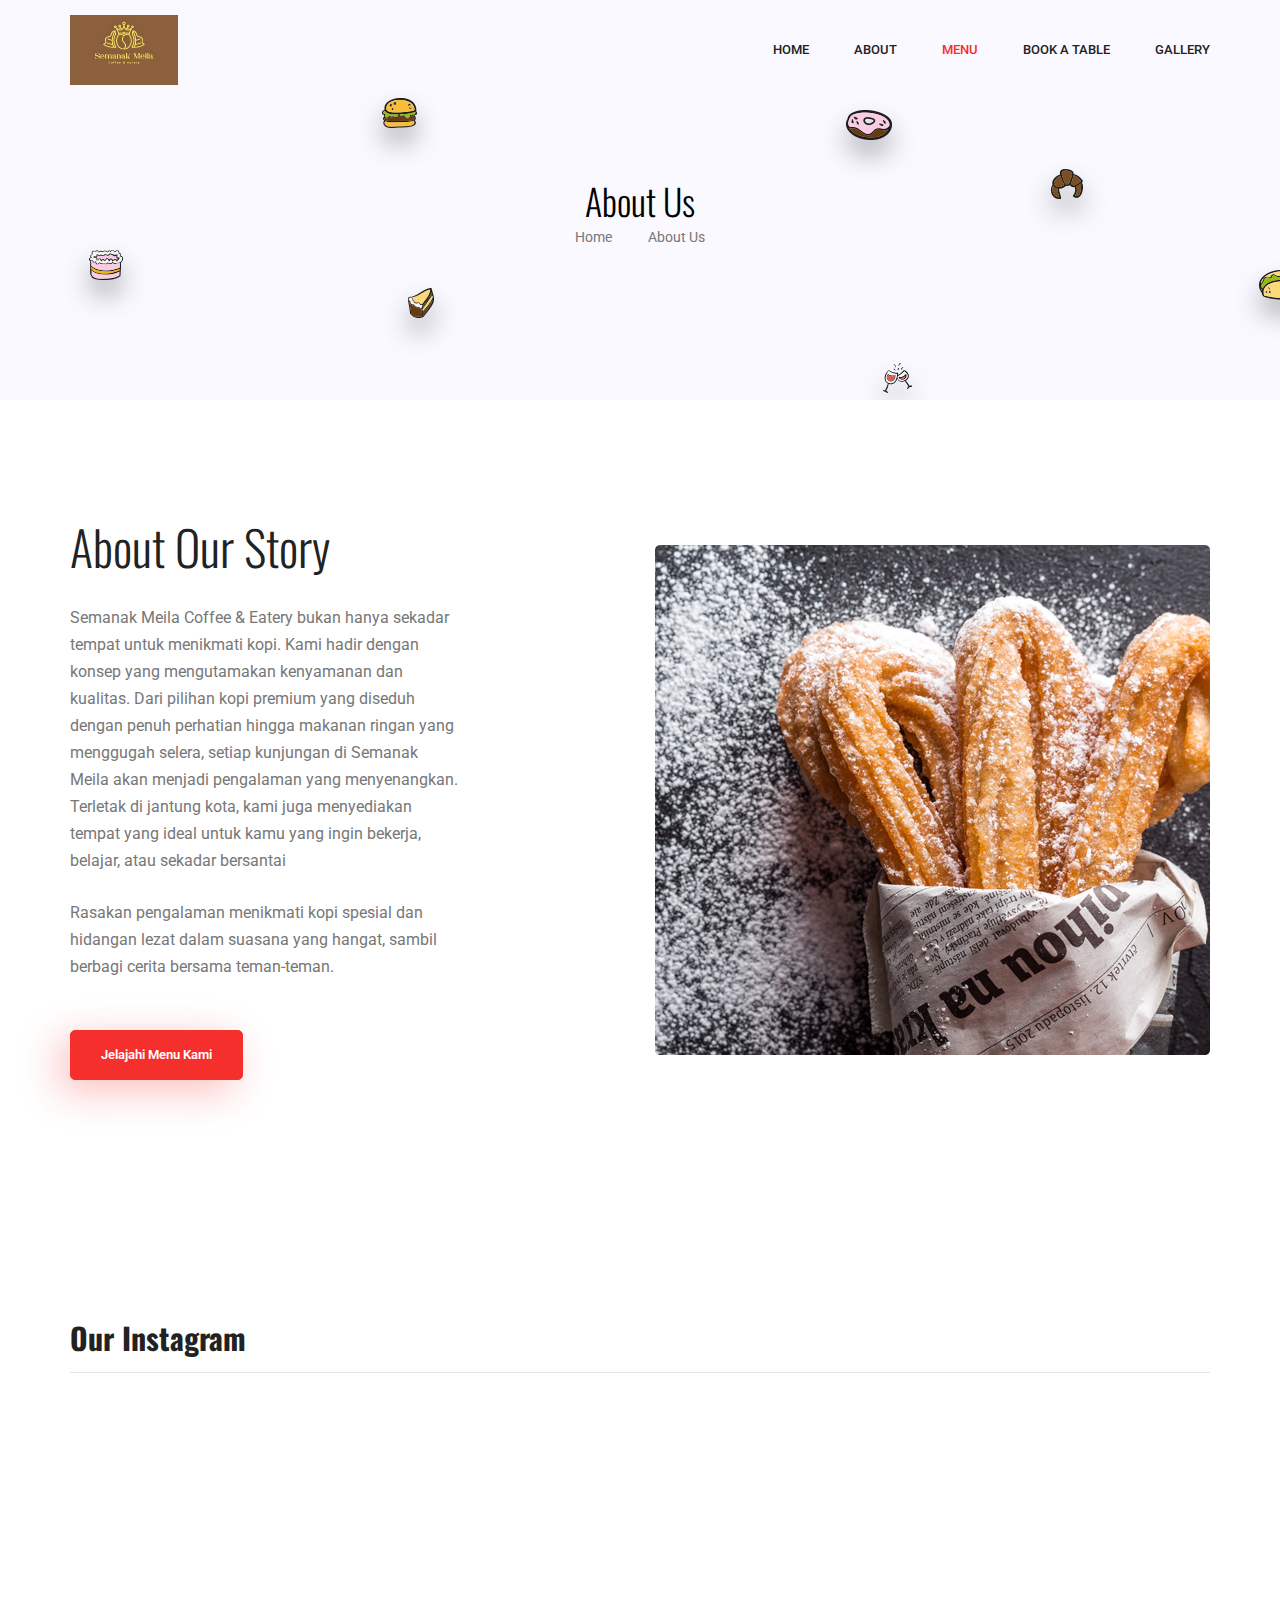
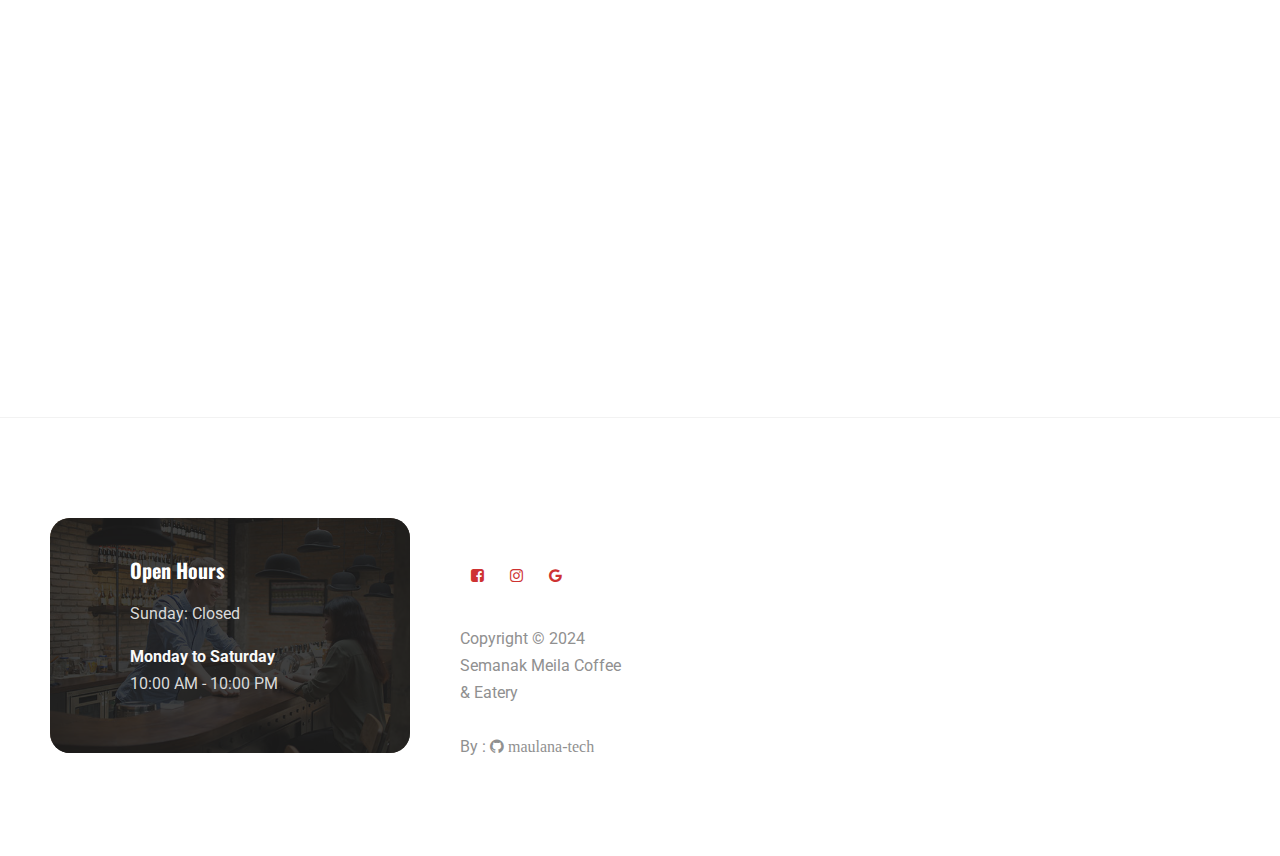
==== commit 57dd3140: "mengubah Header" ====
--- a/about-us.html
+++ b/about-us.html
@@ -23,13 +23,14 @@
 <body>
 
 	<!--================Header Menu Area =================-->
-	<header class="header_area home_menu">
+	<header class="header_area">
 		<div class="main_menu">
 			<nav class="navbar navbar-expand-lg navbar-light">
 				<div class="container">
 					<!-- Brand and toggle get grouped for better mobile display -->
 					<a class="navbar-brand logo_h" href="index.html">
-						<img src="img/logo-1.png" alt="">
+						<img class="logo-1" src="img/logo-1.png" alt="">
+						<img class="logo-2" src="img/logo-1.png" alt="">
 					</a>
 					<button class="navbar-toggler" type="button" data-toggle="collapse" data-target="#navbarSupportedContent" aria-controls="navbarSupportedContent"
 					 aria-expanded="false" aria-label="Toggle navigation">
@@ -40,28 +41,17 @@
 					<!-- Collect the nav links, forms, and other content for toggling -->
 					<div class="collapse navbar-collapse offset" id="navbarSupportedContent">
 						<ul class="nav navbar-nav menu_nav ml-auto">
-							<li class="nav-item active">
-								<a class="nav-link" href="index.html">Home</a>
-							</li>
-							<li class="nav-item">
-								<a class="nav-link" href="about-us.html">About</a>
-							</li>
-							<li class="nav-item">
-								<a class="nav-link" href="menu.html">Menu</a>
-							</li>
-							<li class="nav-item">
-								<a class="nav-link" href="book-table.html">Book a table</a>
-							</li>
-							<li class="nav-item">
-								<a class="nav-link" href="gallery.html">Gallery</a>
-							</li>
-							<li class="nav-item">
-								<a class="nav-link" href="contact.html">Contact</a>
-							</li>
+							<li class="nav-item"><a class="nav-link" href="index.html">Home</a></li>
+							<li class="nav-item"><a class="nav-link" href="about-us.html">About</a></li>
+							<li class="nav-item active"><a class="nav-link" href="menu.html">Menu</a></li>
+							<li class="nav-item"><a class="nav-link" href="book-table.html">book a table</a></li>
+							<li class="nav-item"><a class="nav-link" href="gallery.html">Gallery</a></li>
 						</ul>
 					</div>
 				</div>
 			</nav>
+		</div>
+	</header>
 	<!--================Header Menu Area =================-->
 
 	<!--================ Banner Area =================-->
@@ -95,11 +85,12 @@
 					<div class="story_text">
 						<h2>About Our Story</h2>
 						<hr>
-						<p>Who are in extremely love with eco friendly system. Lorem ipsum dolor sit amet, consectetur adipisicing elit, sed
-							do eiusmod tempor incididunt ut labore et dolore magna aliqua. Ut enim ad minim veniam, quis nostrud exercitation
-							ullamco laboris nisi ut aliquip ex ea commodo consequat.</p>
-						<p>Ut enim ad minim veniam, quis nostrud exercitation ullamco laboris nisi aliquip consequat.</p>
-						<a class="main_btn" href="#">View Full Menu</a>
+						<p>Semanak Meila Coffee & Eatery bukan hanya sekadar tempat untuk menikmati kopi. Kami hadir dengan konsep yang mengutamakan kenyamanan dan kualitas. 
+							Dari pilihan kopi premium yang diseduh dengan penuh perhatian hingga makanan ringan yang menggugah selera, 
+							setiap kunjungan di Semanak Meila akan menjadi pengalaman yang menyenangkan. Terletak di jantung kota, kami juga menyediakan tempat yang ideal untuk kamu yang ingin bekerja, 
+							belajar, atau sekadar bersantai</p>
+						<p>Rasakan pengalaman menikmati kopi spesial dan hidangan lezat dalam suasana yang hangat, sambil berbagi cerita bersama teman-teman.</p>
+						<a class="main_btn" href="menu.html">Jelajahi Menu Kami</a>
 					</div>
 				</div>
 				<div class="col-lg-6">
@@ -113,122 +104,57 @@
 	<!--================End Story Area =================-->
 
 	<!--================Member Area =================-->
-	<section class="testimonials_area section_gap">
+<section class="instagram_video section_gap">
+    <div class="container">
+        <div class="row">
+            <div class="col-lg-12">
+                <h2>Our Instagram</h2>
+                <hr>
+                <div class="instagram_embed">
+					<iframe src="https://www.instagram.com/reel/DByYCdQy4TN/?utm_source=ig_web_copy_link&igsh=MzRlODBiNWFlZA==" width="100%" height="500" frameborder="0" scrolling="no" allowtransparency="true"></iframe>
+                </div>
+            </div>
+        </div>
+    </div>
+</section>
+
+	<!--================End Member Area =================-->
+	<footer id="footer" data-stellar-background-ratio="0.5">
 		<div class="container">
-			<div class="testi_slider owl-carousel">
-				<div class="item">
-					<div class="row">
-						<div class="col-lg-4">
-							<img src="img/testimonials/testi-1.jpg" alt="">
-						</div>
-						<div class="col-lg-8">
-							<div class="testi_text">
-								<h4>Filipino Gomez</h4>
-								<h5>Web Developer, Google</h5>
-								<p>“Who are in extremely love with eco friendly system. Lorem ipsum dolor sit amet, consectetur adipisicing elit,
-									sed do eiusmod tempor incididunt ut labore et dolore magna aliqua. Ut enim ad minim veniam, quis nostrud exercitation
-									ullamco laboris nisi ut aliquip ex ea commodo consequat.”</p>
+			 <div class="row">
+
+				  <div class="col-md-4 col-sm-8">
+					   <div class="footer-info footer-open-hour">
+							<div class="section-title">
+								 <h2 class="wow fadeInUp" data-wow-delay="0.2s">Open Hours</h2>
 							</div>
-						</div>
-					</div>
-				</div>
-				<div class="item">
-					<div class="row">
-						<div class="col-lg-4">
-							<img src="img/testimonials/testi-1.jpg" alt="">
-						</div>
-						<div class="col-lg-8">
-							<div class="testi_text">
-								<h4>Filipino Gomez</h4>
-								<h5>Web Developer, Google</h5>
-								<p>“Who are in extremely love with eco friendly system. Lorem ipsum dolor sit amet, consectetur adipisicing elit,
-									sed do eiusmod tempor incididunt ut labore et dolore magna aliqua. Ut enim ad minim veniam, quis nostrud exercitation
-									ullamco laboris nisi ut aliquip ex ea commodo consequat.”</p>
+							<div class="wow fadeInUp" data-wow-delay="0.4s">
+								 <p>Sunday: Closed</p>
+								 <div>
+									  <strong>Monday to Saturday</strong>
+									  <p>10:00 AM - 10:00 PM</p>
+								 </div>
 							</div>
-						</div>
-					</div>
-				</div>
-				<div class="item">
-					<div class="row">
-						<div class="col-lg-4">
-							<img src="img/testimonials/testi-1.jpg" alt="">
-						</div>
-						<div class="col-lg-8">
-							<div class="testi_text">
-								<h4>Filipino Gomez</h4>
-								<h5>Web Developer, Google</h5>
-								<p>“Who are in extremely love with eco friendly system. Lorem ipsum dolor sit amet, consectetur adipisicing elit,
-									sed do eiusmod tempor incididunt ut labore et dolore magna aliqua. Ut enim ad minim veniam, quis nostrud exercitation
-									ullamco laboris nisi ut aliquip ex ea commodo consequat.”</p>
-							</div>
-						</div>
-					</div>
-				</div>
-			</div>
+					   </div>
+				  </div>
+
+				  <div class="col-md-2 col-sm-4">
+					   <ul class="wow fadeInUp social-icon" data-wow-delay="0.4s">
+							<li><a href="https://www.tiktok.com/@semanakcoffee?is_from_webapp=1&sender_device=pc" class="fa fa-facebook-square" attr="facebook icon"></a></li>
+							<li><a href="https://www.instagram.com/semanak_meila/" class="fa fa-instagram"></a></li>
+							<li><a href="https://maps.app.goo.gl/VyuiEhyTn5hvdfqd9" class="fa fa-google"></a></li>
+					   </ul>
+
+					   <div class="wow fadeInUp copyright-text" data-wow-delay="0.8s"> 
+							<p><br>Copyright &copy; 2024 <br>Semanak Meila Coffee & Eatery 
+							
+							<br><br>By : <a href="https://github.com/maulana-tech" class="fa fa-github"> maulana-tech</a></p>
+					   </div>
+				  </div>
+				  
+			 </div>
 		</div>
-	</section>
-	<!--================End Member Area =================-->
-
-	<!--================ start footer Area  =================-->
-	<footer class="footer-area p_120">
-		<div class="container">
-			<div class="row">
-				<div class="col-lg-2  col-md-6 col-sm-6">
-					<div class="single-footer-widget tp_widgets">
-						<h6 class="footer_title">Quick Links</h6>
-						<ul class="list">
-							<li>
-								<a href="#">Jobs</a>
-							</li>
-							<li>
-								<a href="#">Brand Assets</a>
-							</li>
-							<li>
-								<a href="#">Investor Relations</a>
-							</li>
-							<li>
-								<a href="#">Terms of Service</a>
-							</li>
-						</ul>
-					</div>
-				</div>
-				<div class="col-lg-4 col-md-6 col-sm-6">
-					<aside class="f_widget news_widget">
-						<div class="f_title">
-							<h3 class="footer_title">Newsletter</h3>
-						</div>
-						<p>Stay updated with our latest trends</p>
-						<div id="mc_embed_signup">
-							<form target="_blank" action="https://spondonit.us12.list-manage.com/subscribe/post?u=1462626880ade1ac87bd9c93a&amp;id=92a4423d01"
-							 method="get" class="subscribe_form relative">
-								<div class="input-group d-flex flex-row">
-									<input name="EMAIL" placeholder="Enter email address" onfocus="this.placeholder = ''" onblur="this.placeholder = 'Email Address '"
-									 required="" type="email">
-									<button class="btn sub-btn">
-										<span class="lnr lnr-arrow-right"></span>
-									</button>
-								</div>
-								<div class="mt-10 info"></div>
-							</form>
-						</div>
-					</aside>
-				</div>
-			</div>
-			<div class="row footer-bottom d-flex justify-content-between align-items-center">
-				<p class="col-lg-8 col-md-8 footer-text m-0">
-Copyright &copy;<script>document.write(new Date().getFullYear());</script> All rights reserved by <a href="" target="_blank">Maulana</a>
-				</p>
-				<div class="col-lg-4 col-md-4 footer-social">
-					<a href="#">
-						<i class="fa fa-instagram"></i>
-					</a>
-					<a href="#">
-						<i class="fa fa-twitter"></i>
-					</a>
-				</div>
-			</div>
-		</div>
-	</footer>
+   </footer>
 	<!--================ End footer Area  =================-->
 
 
@@ -248,7 +174,7 @@
 	<script src="js/jquery.ajaxchimp.min.js"></script>
 	<script src="vendors/counter-up/jquery.waypoints.min.js"></script>
 	<script src="vendors/counter-up/jquery.counterup.js"></script>
-	<script src="js/mail-script.js"></script>
+	<script src="js/booking.js"></script>
 	<script src="vendors/popup/jquery.magnific-popup.min.js"></script>
 	<script src="vendors/scroll/jquery.mCustomScrollbar.js"></script>
 	<script src="vendors/swiper/js/swiper.min.js"></script>
--- a/css/style.css
+++ b/css/style.css
@@ -1,20 +1,4 @@
 /*----------------------------------------------------
-@File: Default Styles
-@Author: Rocky Ahmed
-@URL: http://wethemez.com
-Author E-mail: rockybd1995@gmail.com
-
-This file contains the styling for the actual theme, this
-is the file you need to edit to change the look of the
-theme.
----------------------------------------------------- */
-/*=====================================================================
-@Template Name: HostHub Construction 
-@Author: Rocky Ahmed
-@Developed By: Rocky Ahmed
-@Developer URL: http://rocky.wethemez.com
-Author E-mail: rockybd1995@gmail.com
-
 @Default Styles
 
 Table of Content:
@@ -33,7 +17,7 @@
 13/ video  
 14/ features  
 15/ career  
-16/ contact 
+16/ Mantainence 
 17/ footer
 
 =====================================================================*/
@@ -1744,15 +1728,15 @@
 /* End Book Table Area css
 ============================================================================================ */
 
-/*============== contact_area css ================*/
+/*============== Mantainence_area css ================*/
 .mapBox {
   height: 420px;
   margin-bottom: 80px; }
 
-.contact_info .info_item {
+.Mantainence_info .info_item {
   position: relative;
   padding-left: 45px; }
-  .contact_info .info_item i {
+  .Mantainence_info .info_item i {
     position: absolute;
     left: 0;
     top: 0;
@@ -1760,23 +1744,23 @@
     line-height: 24px;
     color: #f42f2c;
     font-weight: 600; }
-  .contact_info .info_item h6 {
+  .Mantainence_info .info_item h6 {
     font-size: 16px;
     line-height: 24px;
     color: "Roboto", sans-serif;
     font-weight: bold;
     margin-bottom: 0px;
     color: #222222; }
-    .contact_info .info_item h6 a {
+    .Mantainence_info .info_item h6 a {
       color: #222222; }
-  .contact_info .info_item p {
+  .Mantainence_info .info_item p {
     font-size: 14px;
     line-height: 24px;
     padding: 2px 0px; }
 
-.contact_form .form-group {
+.Mantainence_form .form-group {
   margin-bottom: 10px; }
-  .contact_form .form-group .form-control {
+  .Mantainence_form .form-group .form-control {
     font-size: 13px;
     line-height: 26px;
     color: #999;
@@ -1784,26 +1768,26 @@
     font-family: "Roboto", sans-serif;
     border-radius: 0px;
     padding-left: 20px; }
-    .contact_form .form-group .form-control:focus {
+    .Mantainence_form .form-group .form-control:focus {
       box-shadow: none;
       outline: none; }
-    .contact_form .form-group .form-control.placeholder {
+    .Mantainence_form .form-group .form-control.placeholder {
       color: #999; }
-    .contact_form .form-group .form-control:-moz-placeholder {
+    .Mantainence_form .form-group .form-control:-moz-placeholder {
       color: #999; }
-    .contact_form .form-group .form-control::-moz-placeholder {
+    .Mantainence_form .form-group .form-control::-moz-placeholder {
       color: #999; }
-    .contact_form .form-group .form-control::-webkit-input-placeholder {
+    .Mantainence_form .form-group .form-control::-webkit-input-placeholder {
       color: #999; }
-  .contact_form .form-group textarea {
+  .Mantainence_form .form-group textarea {
     resize: none; }
-    .contact_form .form-group textarea.form-control {
+    .Mantainence_form .form-group textarea.form-control {
       height: 140px; }
-.contact_form .submit_btn {
+.Mantainence_form .submit_btn {
   margin-top: 20px;
   cursor: pointer; }
 
-/* Contact Success and error Area css
+/* Mantainence Success and error Area css
 ============================================================================================ */
 .modal-message .modal-dialog {
   position: absolute;
@@ -1836,7 +1820,7 @@
     .modal-message .modal-dialog .modal-content .modal-header p {
       display: block; }
 
-/* End Contact Success and error Area css
+/* End Mantainence Success and error Area css
 ============================================================================================ */
 /*---------------------------------------------------- */
 /*----------------------------------------------------*/
@@ -3426,16 +3410,16 @@
 ============================================================================================ */
 
 
-#contact .section-title {
+#Mantainence .section-title {
   padding-bottom: 0;
 }
 
-#contact .text-success,
-#contact .text-danger {
+#Mantainence .text-success,
+#Mantainence .text-danger {
   display: none;
 }
 
-#contact .form-control {
+#Mantainence .form-control {
   background: transparent;
   border: 0;
   border-bottom: 1px solid #dddddd;
@@ -3447,16 +3431,16 @@
   transition: all ease-in-out 0.4s;
 }
 
-#contact .form-control:hover,
-#contact .form-control:focus {
+#Mantainence .form-control:hover,
+#Mantainence .form-control:focus {
   border-bottom-color: #c9c9c9;
 }
 
-#contact input {
+#Mantainence input {
   height: 55px;
 }
 
-#contact button#cf-submit {
+#Mantainence button#cf-submit {
   background: #ce3232;
   border-radius: 0;
   border: 0;
@@ -3465,7 +3449,7 @@
   height: 50px;
 }
 
-#contact button#cf-submit:hover {
+#Mantainence button#cf-submit:hover {
   background: #292929;
   color: #ffffff;
 }
@@ -3510,7 +3494,7 @@
 
 .footer-open-hour {
   background: #ce3232;
-  background: url('../images/footer-open-hour-bg.jpg') center center no-repeat;
+  background: url('../img/footer-open-hour-bg.jpg') center center no-repeat;
   background-size: cover;
   border-radius: 20px;
   margin-top: 0;
@@ -3584,4 +3568,4 @@
 }
 
 
-/*# sourceMappingURL=style.css.map */
+/*# sourceMappingURL=style.css.map */--- a/css/responsive.css
+++ b/css/responsive.css
@@ -186,12 +186,12 @@
     }
     /* End Blog page Area css
 	============================================================================================ */
-    /* Contact Page Area css
-	============================================================================================ */
-    .contact_info {
+    /* Mantainence Page Area css
+	============================================================================================ */
+    .Mantainence_info {
         margin-bottom: 50px;
     }
-    /* End Contact page Area css
+    /* End Mantainence page Area css
 	============================================================================================ */
     /* Footer Area css
 	============================================================================================ */
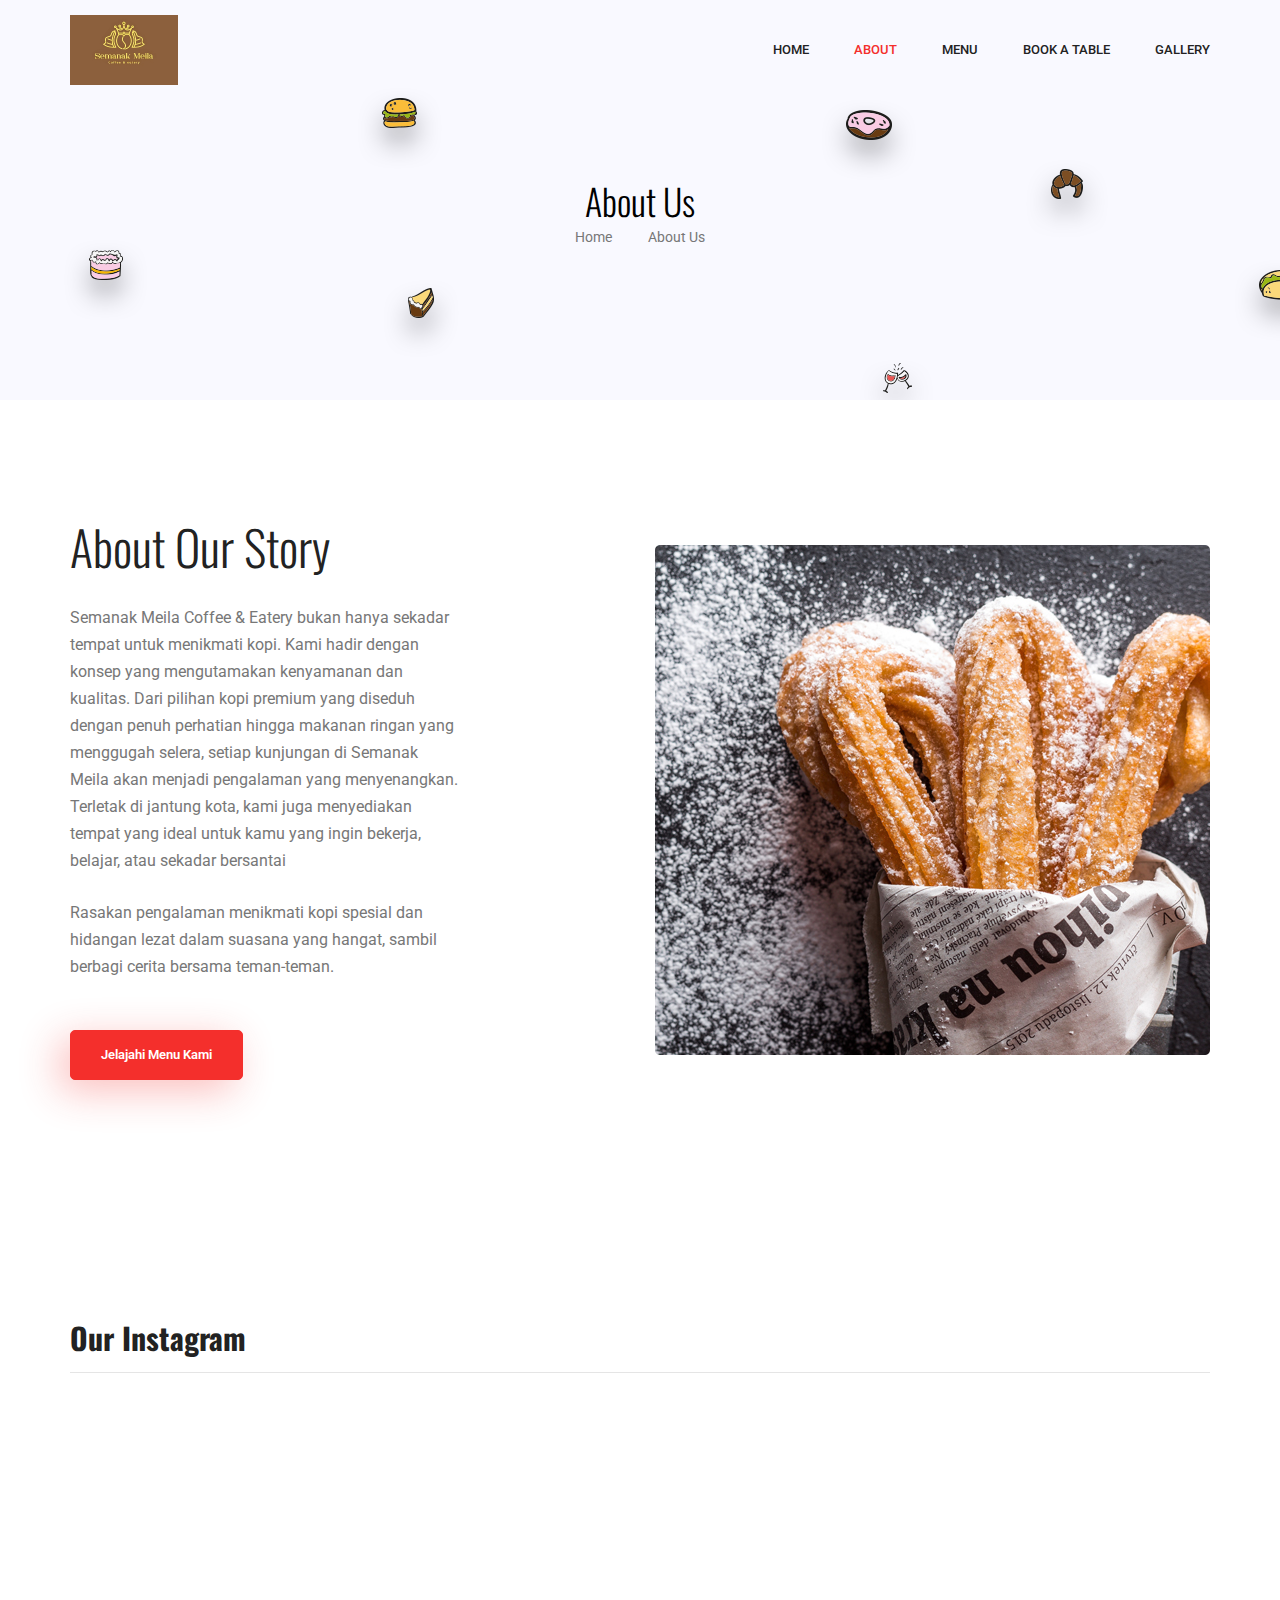
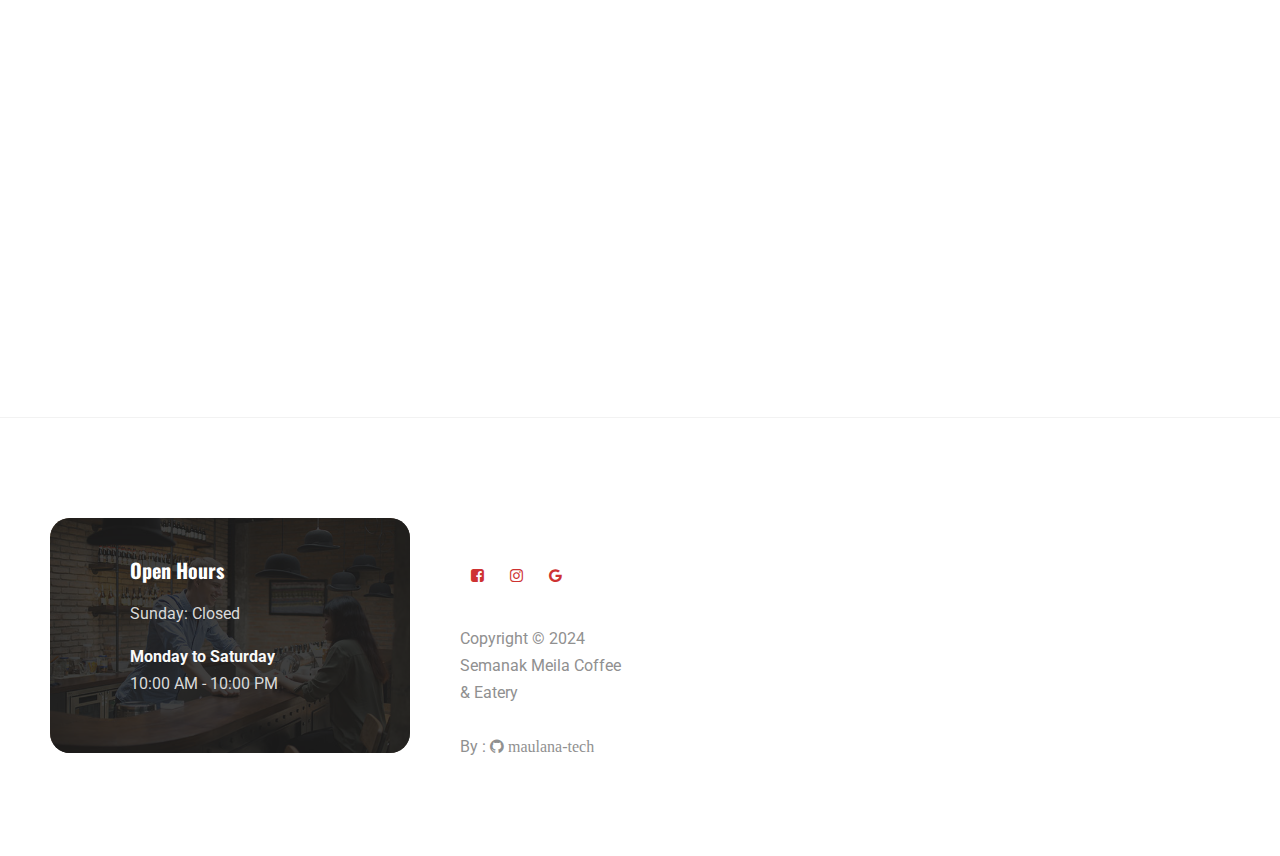
==== commit 49ac1605: "mengubah About" ====
--- a/about-us.html
+++ b/about-us.html
@@ -42,8 +42,8 @@
 					<div class="collapse navbar-collapse offset" id="navbarSupportedContent">
 						<ul class="nav navbar-nav menu_nav ml-auto">
 							<li class="nav-item"><a class="nav-link" href="index.html">Home</a></li>
-							<li class="nav-item"><a class="nav-link" href="about-us.html">About</a></li>
-							<li class="nav-item active"><a class="nav-link" href="menu.html">Menu</a></li>
+							<li class="nav-item active"><a class="nav-link" href="about-us.html">About</a></li>
+							<li class="nav-item"><a class="nav-link" href="menu.html">Menu</a></li>
 							<li class="nav-item"><a class="nav-link" href="book-table.html">book a table</a></li>
 							<li class="nav-item"><a class="nav-link" href="gallery.html">Gallery</a></li>
 						</ul>
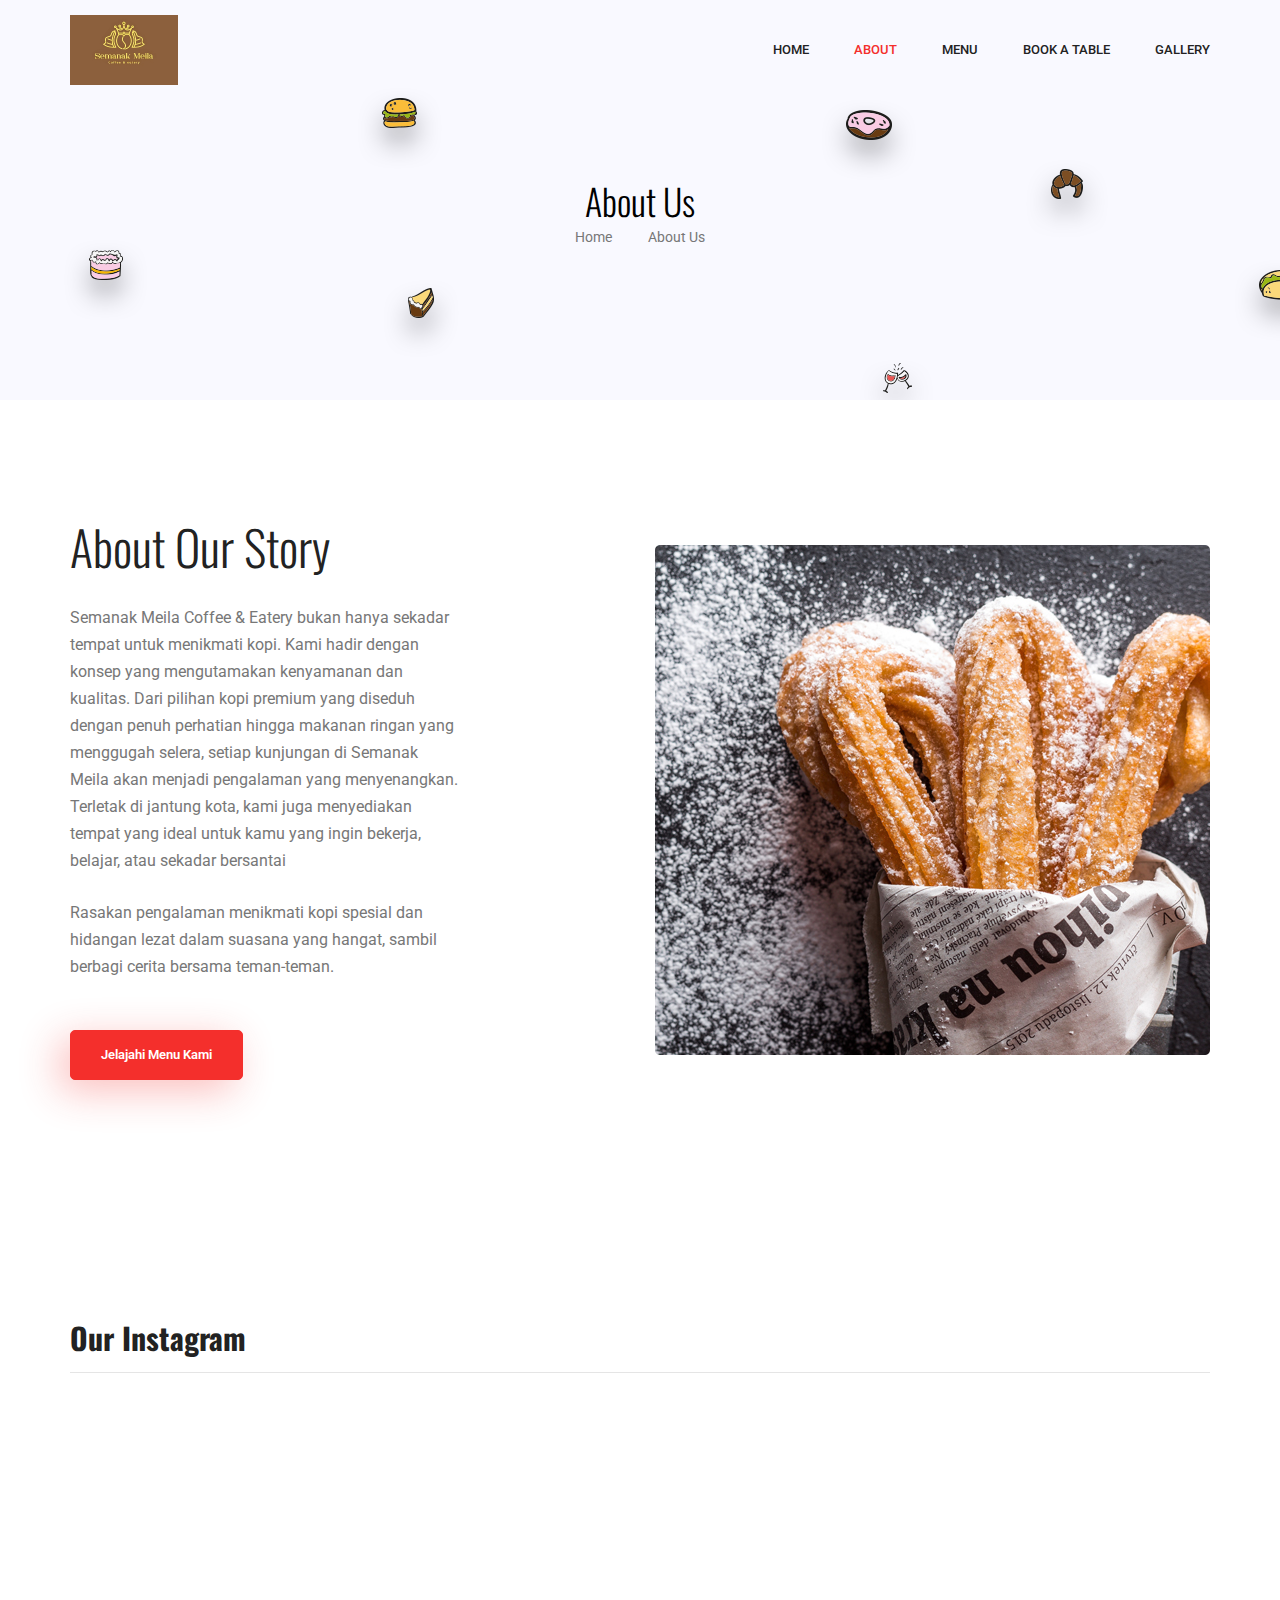
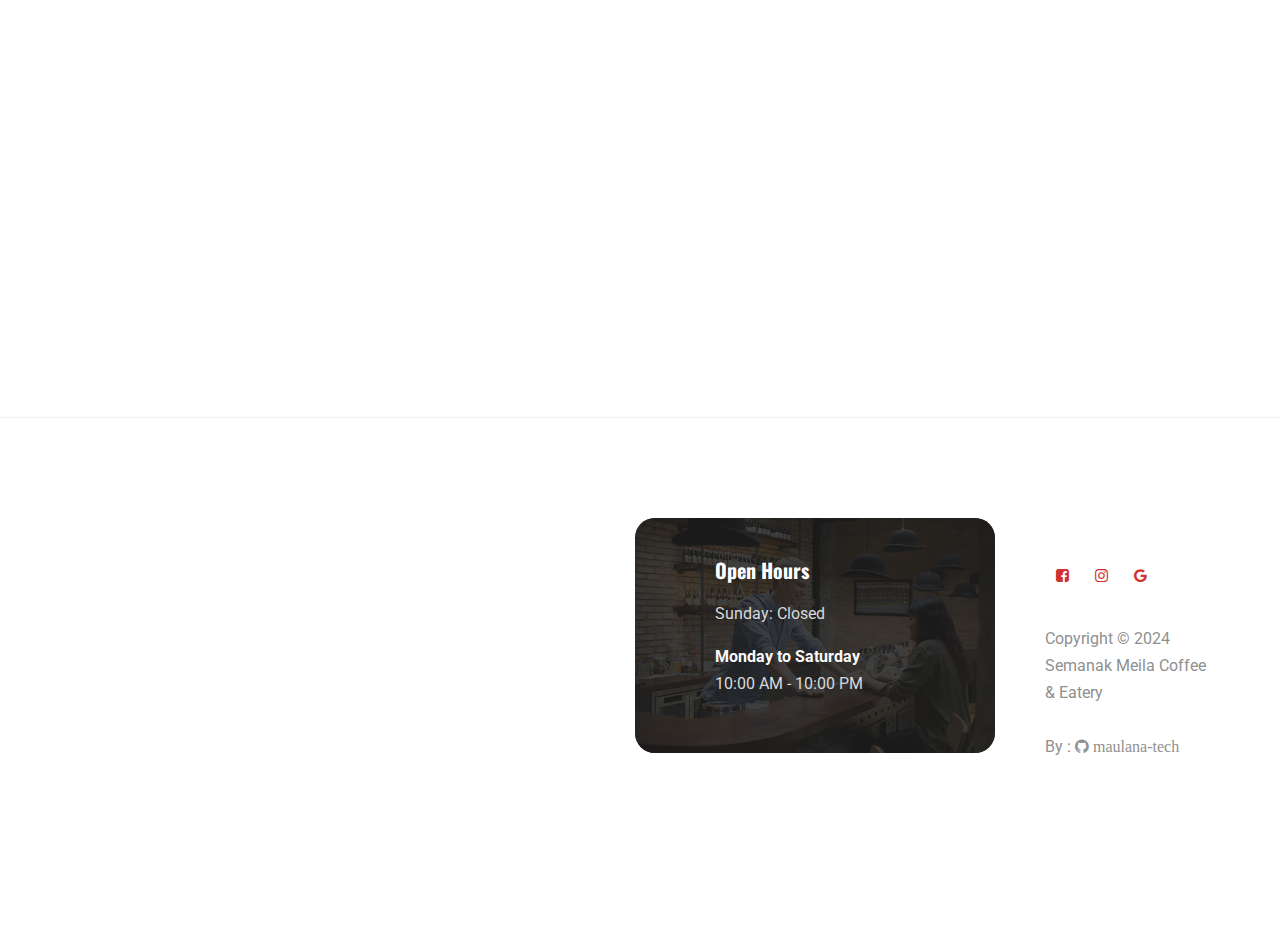
==== commit 3d7ce6af: "cek untuk semua hal" ====
--- a/about-us.html
+++ b/about-us.html
@@ -122,6 +122,17 @@
 	<footer id="footer" data-stellar-background-ratio="0.5">
 		<div class="container">
 			 <div class="row">
+				<div class="wow fadeInUp col-md-6 col-sm-12" data-wow-delay="0.4s">
+					<div id="google-map" style="position: relative; padding-bottom: 56.25%; height: 0; overflow: hidden;">
+						<iframe 
+							src="https://www.google.com/maps/embed?pb=!1m18!1m12!1m3!1d3953.2126441908263!2d110.38929537500483!3d-7.767260892252043!2m3!1f0!2f0!3f0!3m2!1i1024!2i768!4f13.1!3m3!1m2!1s0x2e7a57d93c98ab7d%3A0x1c8a82de12d7deb3!2sSemanak%20Meila%20Coffee%20%26%20Eatery!5e0!3m2!1sid!2sid!4v1735555613448!5m2!1sid!2sid" 
+							style="position: absolute; top: 0; left: 0; width: 100%; height: 100%; border: 0;" 
+							allowfullscreen 
+							loading="lazy" 
+							referrerpolicy="no-referrer-when-downgrade">
+						</iframe>
+					</div>
+				</div>
 
 				  <div class="col-md-4 col-sm-8">
 					   <div class="footer-info footer-open-hour">
